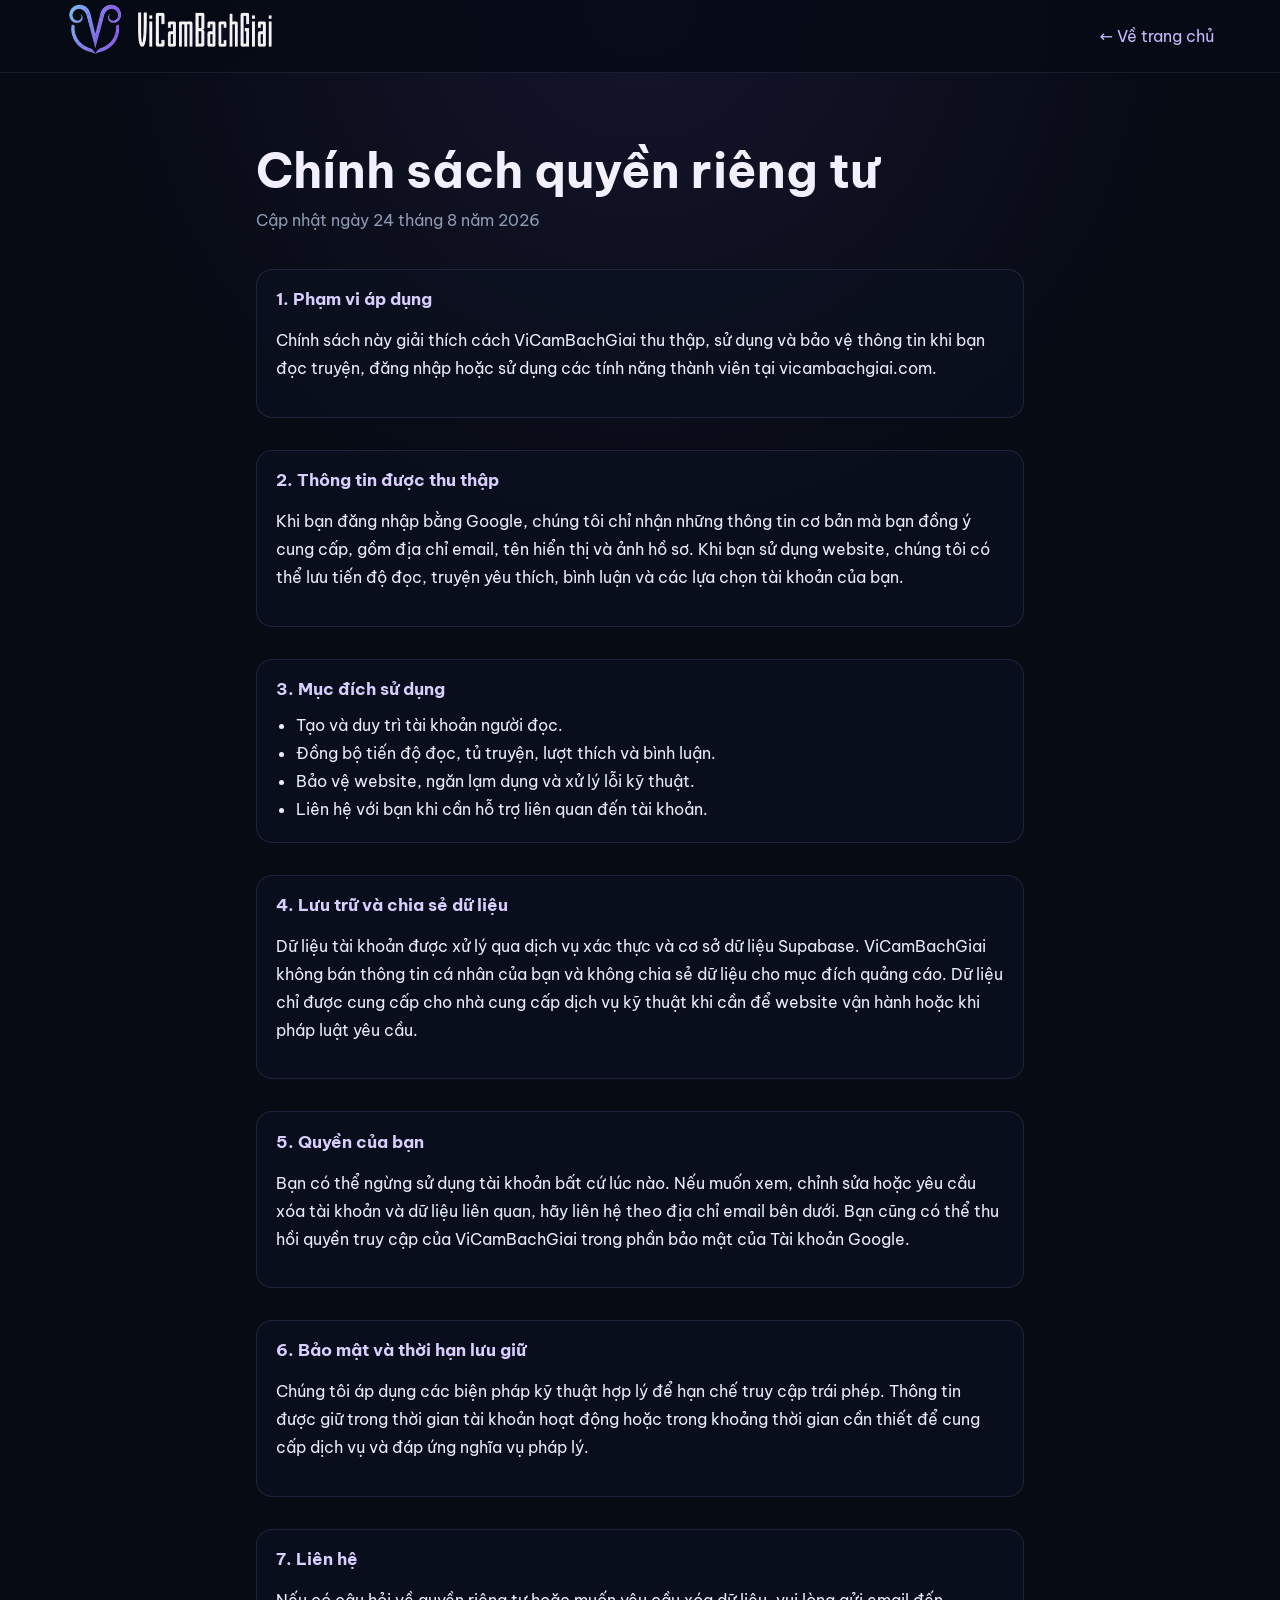
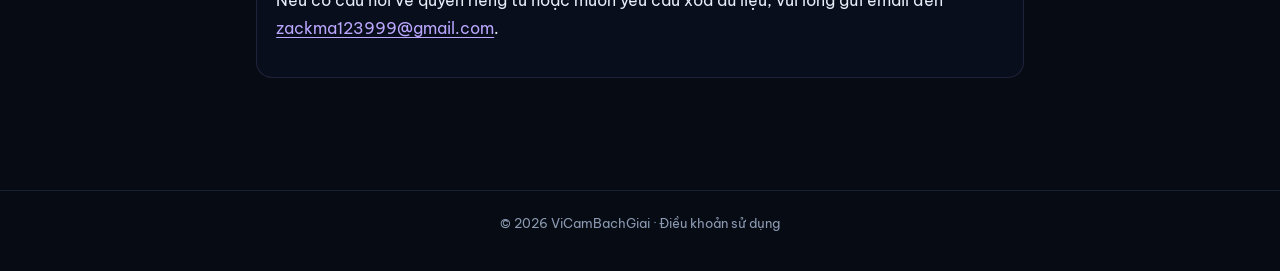
==== privacy.html @ 98223de4 "Thêm chính sách quyền riêng tư" ====
<!DOCTYPE html>
<html lang="vi">
<head>
  <meta charset="UTF-8">
  <meta name="viewport" content="width=device-width, initial-scale=1">
  <title>Chính sách quyền riêng tư — ViCamBachGiai</title>
  <meta name="description" content="Chính sách quyền riêng tư của ViCamBachGiai.">
  <link rel="canonical" href="https://vicambachgiai.com/privacy.html">
  <link rel="icon" href="brand/favicon.png" type="image/png">
  <link rel="preconnect" href="https://fonts.googleapis.com">
  <link rel="preconnect" href="https://fonts.gstatic.com" crossorigin>
  <link href="https://fonts.googleapis.com/css2?family=Be+Vietnam+Pro:wght@400;500;600;700&display=swap" rel="stylesheet">
  <link rel="stylesheet" href="styles.css?v=20260823-editor-width-fix">
  <link rel="stylesheet" href="styles/legal.css?v=20260824a">
</head>
<body class="legal-shell">
  <header class="legal-header">
    <div class="wrap">
      <a class="legal-logo" href="/" aria-label="ViCamBachGiai"><img src="brand/lockup.png" alt="ViCamBachGiai"></a>
      <a class="legal-back" href="/">← Về trang chủ</a>
    </div>
  </header>
  <main class="wrap legal-document">
    <h1>Chính sách quyền riêng tư</h1>
    <p class="legal-updated">Cập nhật ngày 24 tháng 8 năm 2026</p>

    <section>
      <h2>1. Phạm vi áp dụng</h2>
      <p>Chính sách này giải thích cách ViCamBachGiai thu thập, sử dụng và bảo vệ thông tin khi bạn đọc truyện, đăng nhập hoặc sử dụng các tính năng thành viên tại vicambachgiai.com.</p>
    </section>

    <section>
      <h2>2. Thông tin được thu thập</h2>
      <p>Khi bạn đăng nhập bằng Google, chúng tôi chỉ nhận những thông tin cơ bản mà bạn đồng ý cung cấp, gồm địa chỉ email, tên hiển thị và ảnh hồ sơ. Khi bạn sử dụng website, chúng tôi có thể lưu tiến độ đọc, truyện yêu thích, bình luận và các lựa chọn tài khoản của bạn.</p>
    </section>

    <section>
      <h2>3. Mục đích sử dụng</h2>
      <ul>
        <li>Tạo và duy trì tài khoản người đọc.</li>
        <li>Đồng bộ tiến độ đọc, tủ truyện, lượt thích và bình luận.</li>
        <li>Bảo vệ website, ngăn lạm dụng và xử lý lỗi kỹ thuật.</li>
        <li>Liên hệ với bạn khi cần hỗ trợ liên quan đến tài khoản.</li>
      </ul>
    </section>

    <section>
      <h2>4. Lưu trữ và chia sẻ dữ liệu</h2>
      <p>Dữ liệu tài khoản được xử lý qua dịch vụ xác thực và cơ sở dữ liệu Supabase. ViCamBachGiai không bán thông tin cá nhân của bạn và không chia sẻ dữ liệu cho mục đích quảng cáo. Dữ liệu chỉ được cung cấp cho nhà cung cấp dịch vụ kỹ thuật khi cần để website vận hành hoặc khi pháp luật yêu cầu.</p>
    </section>

    <section>
      <h2>5. Quyền của bạn</h2>
      <p>Bạn có thể ngừng sử dụng tài khoản bất cứ lúc nào. Nếu muốn xem, chỉnh sửa hoặc yêu cầu xóa tài khoản và dữ liệu liên quan, hãy liên hệ theo địa chỉ email bên dưới. Bạn cũng có thể thu hồi quyền truy cập của ViCamBachGiai trong phần bảo mật của Tài khoản Google.</p>
    </section>

    <section>
      <h2>6. Bảo mật và thời hạn lưu giữ</h2>
      <p>Chúng tôi áp dụng các biện pháp kỹ thuật hợp lý để hạn chế truy cập trái phép. Thông tin được giữ trong thời gian tài khoản hoạt động hoặc trong khoảng thời gian cần thiết để cung cấp dịch vụ và đáp ứng nghĩa vụ pháp lý.</p>
    </section>

    <section>
      <h2>7. Liên hệ</h2>
      <p>Nếu có câu hỏi về quyền riêng tư hoặc muốn yêu cầu xóa dữ liệu, vui lòng gửi email đến <a href="mailto:zackma123999@gmail.com">zackma123999@gmail.com</a>.</p>
    </section>
  </main>
  <footer class="legal-footer">© 2026 ViCamBachGiai · <a href="terms.html">Điều khoản sử dụng</a></footer>
</body>
</html>
---- styles.css ----
/* ViCamBachGiai — navy cinematic library */
*, *::before, *::after { box-sizing: border-box; }
html, body { margin: 0; }
html { scroll-behavior: smooth; }
body {
  font-family: "Be Vietnam Pro", "IBM Plex Sans", system-ui, sans-serif;
  background: #070b14;
  color: #e8eef8;
  min-height: 100dvh;
}
img, video, svg { max-width: 100%; height: auto; }
button, input, textarea, select { font: inherit; }
a { color: inherit; text-decoration: none; }

:root {
  --bg: #070b14;
  --bg-2: #0c1322;
  --ink: #e8eef8;
  --muted: #8b9bb3;
  --line: rgba(148, 187, 233, 0.12);
  --cyan: #9589E6;
  --cyan-2: #8174D8;
  --violet: #8174D8;
  --accent: #8174D8;
  --accent-fill: rgba(129, 116, 216, 0.40);
  --accent-fill-2: rgba(129, 116, 216, 0.28);
  --accent-line: rgba(149, 137, 230, 0.70);
  --accent-glow: 0 0 16px rgba(129, 116, 216, 0.22);
  --danger: #f07167;
  --serif: "Cormorant Garamond", "Fraunces", Georgia, serif;
  --read: "Source Serif 4", Georgia, serif;
}

.card-grid {
  display: grid;
  grid-template-columns: repeat(2, minmax(0, 1fr));
  gap: 0.9rem 0.75rem;
}
@media (min-width: 720px) {
  .card-grid { grid-template-columns: repeat(3, minmax(0, 1fr)); gap: 1.25rem 1rem; }
}
@media (min-width: 1100px) {
  .card-grid { grid-template-columns: repeat(4, minmax(0, 1fr)); }
}
.table-wrapper { overflow-x: auto; -webkit-overflow-scrolling: touch; }

.site-header {
  position: sticky; top: 0; z-index: 40;
  background: rgba(7, 11, 20, 0.88);
  backdrop-filter: blur(16px);
  border-bottom: 1px solid var(--line);
}
.site-header.is-searching { z-index: 47; }
.header-inner {
  width: 100%; max-width: 1180px; margin: 0 auto;
  min-height: 56px; padding: 0.4rem 0.7rem;
  display: flex; align-items: center; gap: 0.45rem;
}
.brand { display: flex; align-items: center; gap: 0.55rem; flex-shrink: 0; }
.brand-mark-img { width: 38px; height: auto; display: block; }
.brand-word-img { height: 26px; width: auto; display: block; }
@media (min-width: 720px) {
  .brand-mark-img { width: 42px; }
  .brand-word-img { height: 30px; }
}
.nav-links { display: none; gap: 1.15rem; font-size: 0.92rem; color: var(--muted); }
.nav-links a.on, .nav-links a:hover { color: var(--ink); }
@media (min-width: 860px) { .nav-links { display: flex; } }
.head-search {
  margin-left: auto;
  display: flex;
  align-items: center;
  gap: 0.15rem;
  color: var(--muted);
  min-width: 40px;
  position: relative;
}
.head-search .search-ico { display: none; }
.head-search input {
  display: none;
  border: 0; background: transparent; color: var(--ink);
  width: 100%; outline: none; min-width: 0;
}
.search-toggle { flex-shrink: 0; }
.search-toggle svg {
  width: 25px;
  height: 25px;
  display: block;
  fill: none;
  stroke: currentColor;
  stroke-width: 2.2;
  stroke-linecap: round;
  stroke-linejoin: round;
}
.head-search.is-open {
  position: absolute;
  left: 0.6rem; right: 0.6rem; top: 8px;
  z-index: 46;
  background: #0b1220;
  border: 1px solid var(--line);
  border-radius: 12px;
  padding: 0.2rem 0.45rem 0.2rem 0.15rem;
}
.head-search.is-open input { display: block; }
.btn-login {
  border: 1px solid rgba(148,187,233,0.28);
  min-height: 36px;
  padding: 0 0.7rem;
  flex-shrink: 0;
  font-size: 0.82rem;
}
.menu-btn { margin-left: 0; flex-shrink: 0; }
@media (min-width: 640px) {
  .search-toggle { display: none; }
  .head-search {
    background: #0b1220;
    border: 1px solid var(--line);
    border-radius: 10px;
    padding: 0.3rem 0.7rem;
    min-width: 160px;
    max-width: 260px;
    width: 28vw;
    position: static;
  }
  .head-search .search-ico { display: inline; }
  .head-search input { display: block; }
  .head-search.is-open { position: static; }
  .btn-login { min-height: 38px; padding: 0 0.85rem; font-size: 0.88rem; }
}
@media (min-width: 860px) {
  .nav-links { display: flex; }
  .menu-btn { display: none; }
  .head-search { min-width: 200px; max-width: 280px; }
}

.icon-btn {
  width: 40px; height: 40px;
  display: inline-flex; align-items: center; justify-content: center;
  border: 0; background: transparent; color: var(--ink);
  border-radius: 999px; cursor: pointer;
}
.icon-btn:hover { background: rgba(255,255,255,0.06); }
.avatar-chip {
  width: 32px; height: 32px; border-radius: 999px;
  display: grid; place-items: center;
  background: #1a2440; color: var(--cyan);
  font-size: 0.78rem; font-weight: 600;
}

/* Fan banner — active card center, others flare both sides */
.hero.stack-hero {
  --hero-tone: #7c5cbf;
  position: relative;
  overflow: hidden;
  isolation: isolate;
  background:
    radial-gradient(58% 70% at 50% 42%, color-mix(in srgb, var(--hero-tone) 22%, transparent), transparent 72%),
    radial-gradient(80% 90% at 50% 0%, rgba(92, 70, 160, 0.16), transparent 62%),
    #070b14;
  height: clamp(23.5rem, 78vw, 28.2rem);
  perspective: 1400px;
}
@media (min-width: 720px) {
  .hero.stack-hero { height: 30.5rem; }
}
@media (orientation: landscape) and (max-height: 520px) {
  .hero.stack-hero { height: 19.2rem; }
}
.stack-stage {
  position: relative;
  height: 100%;
  max-width: 1180px;
  margin: 0 auto;
  transform-style: preserve-3d;
}
.stack-card {
  --d: 0;
  --abs: 8;
  position: absolute;
  left: 50%;
  top: 48%;
  width: min(54vw, 196px);
  height: min(72%, 21.6rem);
  border-radius: 18px;
  overflow: hidden;
  transform-origin: 50% 118%;
  transform:
    translate(-50%, -50%)
    translateX(calc(var(--d) * 3.15rem))
    rotate(calc(var(--d) * 11deg))
    scale(calc(0.86 - var(--abs) * 0.045));
  opacity: 0;
  pointer-events: none;
  border: 1px solid rgba(255,255,255,0.08);
  box-shadow: 0 14px 28px rgba(0,0,0,0.42);
  transition:
    transform 620ms cubic-bezier(0.22, 0.78, 0.2, 1),
    opacity 420ms ease,
    filter 420ms ease,
    box-shadow 420ms ease,
    width 420ms ease,
    height 420ms ease;
  will-change: transform, opacity;
  background: #10131c;
  filter: saturate(0.88) brightness(0.78);
}
.stack-card[data-d="-2"],
.stack-card[data-d="-1"],
.stack-card[data-d="0"],
.stack-card[data-d="1"],
.stack-card[data-d="2"] { opacity: 1; }
.stack-card[data-d="-3"],
.stack-card[data-d="3"] { opacity: 0.18; }
.stack-card .stack-cover {
  position: absolute;
  inset: 0;
  width: 100%;
  height: 100%;
  object-fit: cover;
  object-position: center 22%;
}
.stack-shade {
  position: absolute;
  inset: 0;
  background:
    linear-gradient(180deg, rgba(6,8,16,0.08) 18%, rgba(6,8,16,0.18) 42%, rgba(6,8,16,0.78) 78%, rgba(6,8,16,0.94) 100%);
  pointer-events: none;
}
.stack-body {
  position: absolute;
  left: 0; right: 0; bottom: 0;
  padding: 0.85rem 0.9rem 1rem;
  z-index: 2;
  color: #f4f1ff;
}
.stack-badge {
  display: none;
  width: fit-content;
  margin: 0 0 0.55rem;
  padding: 0.18rem 0.5rem;
  border-radius: 6px;
  background: color-mix(in srgb, var(--tone, #7c5cbf) 72%, #2a1d4a);
  color: #efeaff;
  font-size: 0.58rem;
  letter-spacing: 0.08em;
  text-transform: uppercase;
  font-weight: 700;
}
.stack-chips {
  display: none;
  flex-wrap: wrap;
  gap: 0.3rem;
  margin: 0.45rem 0 0.4rem;
}
.stack-chips span {
  font-size: 0.64rem;
  letter-spacing: 0.01em;
  padding: 0.16rem 0.5rem;
  border-radius: 999px;
  border: 1px solid rgba(255,255,255,0.2);
  background: rgba(10,12,22,0.38);
}
.stack-title {
  font-family: var(--serif);
  font-size: clamp(1.02rem, 4.4vw, 1.42rem);
  line-height: 1.05;
  margin: 0;
  font-weight: 600;
  letter-spacing: 0.01em;
}
.stack-syn {
  margin: 0;
  color: #d8d3e8;
  font-size: 0.74rem;
  line-height: 1.45;
  display: none;
}
.stack-actions {
  display: none;
  gap: 0.4rem;
  margin-top: 0.7rem;
}
.stack-actions .btn { min-height: 34px; padding: 0 0.75rem; font-size: 0.76rem; }
.stack-card.is-active {
  pointer-events: auto;
  width: min(64vw, 236px);
  height: min(78%, 23.8rem);
  opacity: 1;
  filter: none;
  transform: translate(-50%, -50%) rotate(0deg) scale(1);
  border-color: color-mix(in srgb, var(--tone, #a892ff) 55%, #fff 12%);
  box-shadow:
    0 0 0 1px color-mix(in srgb, var(--tone, #a892ff) 35%, transparent),
    0 18px 40px rgba(0,0,0,0.5),
    0 0 28px color-mix(in srgb, var(--tone, #7c5cbf) 28%, transparent);
}
.stack-card.is-active .stack-badge,
.stack-card.is-active .stack-chips,
.stack-card.is-active .stack-actions { display: flex; }
.stack-card.is-active .stack-syn {
  display: -webkit-box;
  -webkit-line-clamp: 3;
  -webkit-box-orient: vertical;
  overflow: hidden;
  margin-top: 0.35rem;
}
.stack-card:not(.is-active) .stack-badge,
.stack-card:not(.is-active) .stack-syn,
.stack-card:not(.is-active) .stack-actions,
.stack-card:not(.is-active) .stack-chips { display: none; }
.stack-card:not(.is-active) .stack-title {
  position: absolute;
  left: 0.7rem;
  right: 0.7rem;
  bottom: 0.85rem;
  font-size: 0.86rem;
  line-height: 1.15;
  text-shadow: 0 8px 18px rgba(0,0,0,0.55);
}
.stack-arrow {
  position: absolute;
  top: 50%;
  z-index: 50;
  width: 40px;
  height: 40px;
  margin-top: -20px;
  border-radius: 999px;
  border: 1px solid rgba(168,146,255,0.42);
  background: rgba(10,12,20,0.62);
  color: #efeaff;
  font-size: 1.35rem;
  line-height: 1;
  cursor: pointer;
}
.stack-prev { left: 0.45rem; }
.stack-next { right: 0.45rem; }
.stack-arrow:hover { border-color: rgba(168,146,255,0.72); }
.hero.stack-hero .hero-nav {
  position: absolute;
  left: 0; right: 0; bottom: 0.55rem;
  z-index: 30;
  display: flex;
  justify-content: center;
}
.hero-dots {
  display: flex; gap: 0.3rem; align-items: center; flex-wrap: wrap; justify-content: center; max-width: 80%;
}
.hero-dots button {
  width: 6px; height: 6px; border-radius: 99px; border: 0;
  background: rgba(255,255,255,0.28); padding: 0; cursor: pointer;
}
.hero-dots button.on { background: rgba(149,137,230,0.92); width: 18px; box-shadow: var(--accent-glow); }
.hero-count { display: none; }
@media (min-width: 720px) {
  .stack-card { width: 188px; height: 23.4rem; }
  .stack-card.is-active { width: 248px; height: 26rem; }
  .stack-card {
    transform:
      translate(-50%, -50%)
      translateX(calc(var(--d) * 4.35rem))
      rotate(calc(var(--d) * 12deg))
      scale(calc(0.88 - var(--abs) * 0.04));
  }
  .stack-card.is-active { transform: translate(-50%, -50%) rotate(0) scale(1); }
  .stack-title { font-size: 1.72rem; }
  .stack-syn { font-size: 0.82rem; }
  .stack-prev { left: max(0.6rem, calc(50% - 430px)); }
  .stack-next { right: max(0.6rem, calc(50% - 430px)); }
}
@media (prefers-reduced-motion: reduce) {
  .stack-card { transition: none !important; }
}

.btn {
  display: inline-flex; align-items: center; justify-content: center;
  min-height: 42px; padding: 0 1.05rem;
  border-radius: 999px; border: 1px solid transparent;
  text-decoration: none; cursor: pointer; background: transparent; color: var(--ink);
  font-size: 0.88rem;
}
.btn-primary, .btn-cyan {
  background: linear-gradient(180deg, rgba(149, 137, 230, 0.42), rgba(129, 116, 216, 0.32));
  border: 1px solid var(--accent-line);
  color: #EDE9FE;
  font-weight: 600;
  box-shadow: var(--accent-glow), inset 0 1px 0 rgba(255,255,255,0.10);
  backdrop-filter: blur(10px);
}
.btn-ghost { border-color: rgba(148,187,233,0.22); background: rgba(8,14,28,0.35); }
.auth-error { color: #f0b2a8; min-height: 1.2em; margin: 0.4rem 0 0.8rem; font-size: 0.88rem; }
.auth-page .auth-back {
  display:inline-flex;
  align-items:center;
  gap:.35rem;
  min-height:42px;
  margin:0 0 1.15rem;
  padding:0 .85rem;
  border:1px solid rgba(168,154,230,.28);
  border-radius:999px;
  background:rgba(18,16,36,.42);
  color:#d9d3f2;
  font:600 .86rem/1 "Be Vietnam Pro",sans-serif;
  cursor:pointer;
}
.auth-page .auth-back:active{transform:translateY(1px)}
.demo-logins { display: flex; flex-direction: column; gap: 0.45rem; margin-top: 1rem; }
.demo-logins button { width: 100%; }
.btn-danger { border-color: color-mix(in srgb, var(--danger) 50%, transparent); color: #f0b2a8; }
.btn[disabled] { opacity: 0.45; cursor: not-allowed; }

.wrap { width: 100%; max-width: 1180px; margin: 0 auto; padding: 0 1rem; }
.section { padding: 1.6rem 0 0.4rem; }
.section h2, .explore-row h2 {
  font-family: var(--serif); font-weight: 500; font-size: clamp(1.7rem, 4vw, 2.3rem); margin: 0;
}
.kicker {
  font-size: 0.72rem; letter-spacing: 0.18em; text-transform: uppercase;
  color: var(--cyan); margin: 0 0 0.25rem;
}
.explore-head { padding-top: 1.4rem; }
.explore-row {
  display: flex; flex-wrap: wrap; gap: 0.8rem 1rem;
  align-items: center; justify-content: space-between;
}
.sort-pills { display: flex; flex-wrap: wrap; gap: 0.45rem; }
.sort-pills a {
  border: 1px solid var(--line); border-radius: 999px;
  padding: 0.45rem 0.85rem; color: var(--muted); font-size: 0.84rem;
}
.sort-pills a.on {
  border-color: var(--accent-line);
  color: #EDE9FE;
  background: var(--accent-fill);
  box-shadow: var(--accent-glow);
}

.rails { display: flex; flex-direction: column; gap: 1.1rem; padding: 1rem 1rem 2rem; }
.rail-panel {
  border: 1px solid var(--line);
  border-radius: 18px;
  background: linear-gradient(180deg, rgba(16,28,48,0.65), rgba(8,14,26,0.9));
  padding: 1rem 0.85rem 0.85rem;
}
.rail-head, .rail-foot {
  display: flex; align-items: center; gap: 0.7rem;
  padding: 0 0.35rem 0.7rem;
}
.rail-head h2 {
  font-family: "Be Vietnam Pro", sans-serif;
  font-size: 1.15rem; font-weight: 600; margin: 0;
  display: flex; align-items: center; gap: 0.45rem;
}
.rail-head .count { margin-left: auto; color: var(--muted); font-size: 0.8rem; }
.live-dot {
  width: 8px; height: 8px; border-radius: 99px; display: inline-block;
  background: rgba(149,137,230,0.95); box-shadow: 0 0 10px rgba(129,116,216,0.35);
}
.tone-violet .live-dot { background: var(--violet); box-shadow: 0 0 10px var(--violet); }
.rail {
  display: grid;
  grid-auto-flow: column;
  grid-auto-columns: minmax(300px, 78%);
  gap: 0.85rem;
  overflow-x: auto;
  scroll-snap-type: x mandatory;
  padding-bottom: 0.4rem;
  -webkit-overflow-scrolling: touch;
}
@media (min-width: 800px) {
  .rail { grid-auto-columns: minmax(460px, 48%); }
}
.rail::-webkit-scrollbar { height: 0; }
.rail-foot { color: var(--muted); font-size: 0.75rem; letter-spacing: 0.04em; }
.rail-foot [data-num] { margin-left: auto; font-variant-numeric: tabular-nums; }
.rail-track {
  flex: 1; height: 3px; background: rgba(255,255,255,0.08); border-radius: 99px; overflow: hidden;
}
.rail-track span { display: block; height: 100%; width: 22%; background: var(--cyan); }
.rail-foot em { margin-left: auto; font-style: normal; letter-spacing: 0.12em; text-transform: uppercase; }

.wide-card {
  --tone: #7c5cbf;
  position: relative;
  scroll-snap-align: start;
  display: grid;
  grid-template-columns: minmax(7.6rem, 36%) minmax(0, 1fr);
  gap: 0.65rem 0.75rem;
  align-items: stretch;
  min-width: 0;
  padding: 0.65rem 0.7rem 0.7rem;
  border-radius: 16px;
  background:
    radial-gradient(90% 80% at 8% 12%, color-mix(in srgb, var(--tone) 16%, transparent), transparent 58%),
    linear-gradient(180deg, rgba(14, 16, 32, 0.94), rgba(8, 10, 20, 0.97));
  border: 1px solid color-mix(in srgb, var(--tone) 18%, rgba(148,187,233,0.08));
}
@media (min-width: 720px) {
  .wide-card { grid-template-columns: minmax(9.6rem, 32%) minmax(0, 1fr); padding: 0.75rem; }
}
.wide-heart {
  position: absolute;
  top: 0.45rem;
  right: 0.45rem;
  z-index: 3;
  width: 1.7rem;
  height: 1.7rem;
  padding: 0;
  border: 1px solid rgba(168,154,230,0.28);
  border-radius: 999px;
  background: rgba(10,12,22,0.55);
  color: #c9c0e8;
  font-size: 0.82rem;
  line-height: 1;
  cursor: pointer;
}
.wide-heart[aria-pressed="true"] {
  color: #f0b4d2;
  border-color: rgba(224,138,184,0.55);
  background: rgba(56, 22, 42, 0.55);
  box-shadow: 0 0 10px rgba(224,138,184,0.22);
}
.wide-cover { min-width: 0; align-self: stretch; }
.wide-cover .cover-frame {
  height: 100%;
  border-radius: 10px;
  box-shadow:
    0 0 0 1px color-mix(in srgb, var(--tone) 26%, transparent),
    0 10px 20px rgba(0,0,0,0.36),
    0 0 18px color-mix(in srgb, var(--tone) 18%, transparent);
}
.wide-body {
  min-width: 0;
  display: flex;
  flex-direction: column;
  gap: 0.28rem;
}
.wide-title { padding-right: 1.55rem; }
.wide-title {
  display: flex;
  align-items: flex-start;
  gap: 0.25rem;
  min-width: 0;
  color: inherit;
}
.wide-title h3 {
  margin: 0;
  flex: 1 1 auto;
  min-width: 0;
  font-family: var(--serif);
  font-size: clamp(1.08rem, 4.2vw, 1.48rem);
  line-height: 1.12;
  font-weight: 600;
  display: -webkit-box; -webkit-line-clamp: 2; -webkit-box-orient: vertical; overflow: hidden;
}
.wide-title em {
  flex: 0 0 auto;
  margin-top: 0.18rem;
  color: #b7a8f0;
  font-style: normal;
  font-size: 1rem;
  line-height: 1;
}
.wide-body .by {
  margin: 0;
  color: #b7a8f0;
  font-size: clamp(0.76rem, 2.1vw, 0.88rem);
  white-space: nowrap;
  overflow: hidden;
  text-overflow: ellipsis;
}
.pill-row { display: flex; flex-wrap: wrap; gap: 0.28rem; }
.pill {
  font-size: 0.64rem; padding: 0.16rem 0.52rem; border-radius: 999px;
  background: linear-gradient(180deg, rgba(149, 137, 230, 0.42), rgba(129, 116, 216, 0.32));
  border: 1px solid var(--accent-line);
  color: #EDE9FE;
  max-width: 100%;
  overflow: hidden;
  text-overflow: ellipsis;
  white-space: nowrap;
}
.pill-more {
  background: rgba(129, 116, 216, 0.18);
  border: 1px solid var(--accent-line);
  color: #EDE9FE;
  max-width: none;
}
.wide-stats {
  display: flex; align-items: center; flex-wrap: wrap;
  gap: 0.28rem 0;
  color: var(--muted); font-size: 0.72rem;
  overflow: visible;
}
.wide-stats span {
  display: inline-flex; align-items: center; gap: 0.22rem;
  white-space: nowrap;
  padding: 0 0.42rem 0 0;
  margin-right: 0.42rem;
  border-right: 1px solid rgba(168,154,230,0.18);
}
.wide-stats span:last-child { border-right: 0; margin-right: 0; padding-right: 0; }
.stat-eye {
  display: inline-block; width: 0.92em; height: 0.92em; flex: 0 0 auto;
  background: currentColor;
  -webkit-mask: url("data:image/svg+xml,%3Csvg xmlns='http://www.w3.org/2000/svg' viewBox='0 0 24 24'%3E%3Cpath fill='black' d='M12 5c5.2 0 9.3 3.4 10.7 7-1.4 3.6-5.5 7-10.7 7S2.7 15.6 1.3 12C2.7 8.4 6.8 5 12 5zm0 2.2A4.8 4.8 0 1 0 16.8 12 4.8 4.8 0 0 0 12 7.2zm0 2A2.8 2.8 0 1 1 9.2 12 2.8 2.8 0 0 1 12 9.2z'/%3E%3C/svg%3E") center / contain no-repeat;
  mask: url("data:image/svg+xml,%3Csvg xmlns='http://www.w3.org/2000/svg' viewBox='0 0 24 24'%3E%3Cpath fill='black' d='M12 5c5.2 0 9.3 3.4 10.7 7-1.4 3.6-5.5 7-10.7 7S2.7 15.6 1.3 12C2.7 8.4 6.8 5 12 5zm0 2.2A4.8 4.8 0 1 0 16.8 12 4.8 4.8 0 0 0 12 7.2zm0 2A2.8 2.8 0 1 1 9.2 12 2.8 2.8 0 0 1 12 9.2z'/%3E%3C/svg%3E") center / contain no-repeat;
}
.metric-eye { display: inline-flex; align-items: center; gap: 0.28rem; }
.wide-latest {
  display: grid;
  grid-template-columns: minmax(0, 1fr) auto;
  grid-template-areas:
    "lab go"
    "name go";
  column-gap: 0.4rem;
  margin-top: auto;
  padding: 0.38rem 0.5rem 0.4rem;
  border-radius: 10px;
  border: 1px solid color-mix(in srgb, var(--tone) 24%, transparent);
  background: rgba(10, 12, 24, 0.42);
  color: inherit;
  font-size: 0.72rem;
  min-width: 0;
}
.wide-latest span {
  grid-area: lab;
  display: inline-flex;
  align-items: center;
  gap: 0.32rem;
  color: var(--muted);
  white-space: nowrap;
}
.wide-latest i {
  width: 6px; height: 6px; border-radius: 99px;
  background: color-mix(in srgb, var(--tone) 85%, #fff);
  box-shadow: 0 0 8px color-mix(in srgb, var(--tone) 55%, transparent);
}
.wide-latest b {
  grid-area: name;
  color: var(--ink); font-weight: 500;
  min-width: 0;
  overflow: hidden; text-overflow: ellipsis; white-space: nowrap;
}
.wide-latest em {
  grid-area: go;
  align-self: center;
  color: #b7a8f0;
  font-style: normal;
}

.cover-frame {
  position: relative; aspect-ratio: 2 / 3; overflow: hidden;
  background: #121826; border-radius: 6px;
}
.cover-frame img {
  position: absolute; inset: 0; width: 100%; height: 100%;
  object-fit: cover; object-position: center 18%; display: block;
}
.story-card { display: flex; flex-direction: column; min-width: 0; color: inherit; }
.story-card .meta { padding: 0.55rem 0.05rem 0; }
.story-card h3 { margin: 0; font-size: 0.95rem; font-weight: 600; line-height: 1.25; }
.story-card .by, .story-card .sub { color: var(--muted); font-size: 0.78rem; }
.badge { display: inline-flex; font-size: 0.68rem; letter-spacing: 0.04em; text-transform: uppercase; color: var(--cyan); }

.motif-row { display: flex; flex-wrap: wrap; gap: 0.45rem; padding-bottom: 1.4rem; }
.motif-row a {
  border: 1px solid var(--line); border-radius: 999px; padding: 0.4rem 0.75rem; color: var(--muted);
}
.site-footer {
  border-top: 1px solid var(--line); padding: 2.2rem 0 3rem; color: var(--muted); font-size: 0.84rem;
  text-align: center;
}
.site-footer .brand {
  margin: 0 auto 0.55rem;
  justify-content: center;
}


.story-page { padding: 0.85rem 0 5.6rem; }
.story-top { display: block; }
.story-hero {
  display: grid;
  grid-template-columns: minmax(7.4rem, 34%) minmax(0, 1fr);
  gap: clamp(0.7rem, 2.4vw, 1.35rem);
  align-items: stretch;
}
@media (min-width: 720px) {
  .story-hero { grid-template-columns: minmax(10.5rem, 30%) minmax(0, 1fr); }
}
@media (min-width: 1024px) {
  .story-hero { grid-template-columns: minmax(12.5rem, 26%) minmax(0, 1fr); }
}
.story-cover {
  width: 100%;
  min-width: 0;
  align-self: stretch;
}
.story-cover .cover-frame {
  width: 100%;
  height: auto;
  border-radius: 10px;
  box-shadow: 0 12px 30px rgba(0,0,0,0.38);
}
.story-cover .cover-frame img {
  object-fit: cover;
  object-position: center 18%;
}
.story-info {
  min-width: 0;
  display: flex;
  flex-direction: column;
  justify-content: space-between;
  gap: 0.55rem;
}
.story-copy { min-width: 0; }
.story-info .badge {
  display: block;
  margin: 0;
  font-size: clamp(0.62rem, 1.6vw, 0.74rem);
  letter-spacing: 0.12em;
  color: #b7a8f0;
}
.story-info h1 {
  font-family: var(--serif);
  font-size: clamp(1.22rem, 4.2vw, 2.15rem);
  line-height: 1.12;
  margin: 0.18rem 0 0.28rem;
  font-weight: 600;
}
.story-info .by {
  margin: 0 0 0.45rem;
  color: var(--muted);
  font-size: clamp(0.78rem, 2.1vw, 0.95rem);
}
.story-info .by span { color: #b7a8f0; }
.story-info .tags {
  display: flex;
  flex-wrap: wrap;
  gap: 0.32rem;
}
.chip {
  display: inline-flex;
  align-items: center;
  max-width: 100%;
  padding: 0.18rem 0.58rem;
  border: 1px solid rgba(168, 154, 230, 0.28);
  border-radius: 999px;
  color: #d5d0ea;
  font-size: clamp(0.64rem, 1.8vw, 0.76rem);
  letter-spacing: 0.01em;
  background: rgba(18, 16, 36, 0.45);
}
.chip-more { color: var(--muted); }
.story-metrics {
  display: grid;
  grid-template-columns: repeat(4, minmax(0, 1fr));
  gap: 0;
  margin: 0;
  border: 1px solid rgba(168, 154, 230, 0.22);
  border-radius: 12px;
  background: rgba(12, 14, 28, 0.55);
  overflow: hidden;
}
.metric {
  display: flex;
  flex-direction: column;
  align-items: center;
  justify-content: center;
  gap: 0.08rem;
  padding: 0.48rem 0.15rem 0.42rem;
  text-align: center;
  border-left: 1px solid rgba(168, 154, 230, 0.14);
}
.metric:first-child { border-left: 0; }
.metric-ico {
  font-size: 0.78rem;
  line-height: 1;
  color: #c4b8f0;
}
.metric-ico.heart { color: #e08ab8; }
.metric b {
  font-size: clamp(0.82rem, 2.2vw, 1rem);
  font-weight: 650;
  color: #f0ecff;
  line-height: 1.1;
}
.metric small {
  color: var(--muted);
  font-size: clamp(0.56rem, 1.5vw, 0.68rem);
}
.story-acts {
  display: grid;
  grid-template-columns: 1.18fr 1fr 1fr;
  gap: 0.42rem;
}
.story-acts .btn {
  min-width: 0;
  min-height: clamp(36px, 8vw, 44px);
  padding: 0 0.4rem;
  font-size: clamp(0.7rem, 2vw, 0.84rem);
  white-space: nowrap;
  overflow: hidden;
  text-overflow: ellipsis;
  border-radius: 10px;
}
.story-acts .btn-cyan {
  box-shadow: 0 0 0 1px rgba(149, 137, 230, 0.35), 0 8px 18px rgba(88, 70, 170, 0.28);
}
.story-tabs {
  display: flex;
  gap: 0;
  margin: 0.35rem 0 0.85rem;
  border-bottom: 1px solid var(--line);
}
.story-tabs a {
  flex: 1;
  text-align: center;
  padding: 0.7rem 0.2rem 0.55rem;
  color: var(--muted);
  font-weight: 600;
  font-size: 0.84rem;
  border-bottom: 2px solid transparent;
  margin-bottom: -1px;
}
.story-tabs a.on { color: #EDE9FE; border-bottom-color: rgba(149,137,230,0.85); }
.intro-sheet, .toc-box, .rate-box, .same-author {
  padding: 0.15rem 0 0.2rem;
}
.intro-card, .info-card {
  position: relative;
  width: 100%;
  margin: 0 0 0.85rem;
  padding: clamp(1rem, 3vw, 1.45rem) clamp(0.95rem, 2.8vw, 1.4rem) 1.05rem;
  border: 1px solid rgba(168, 154, 230, 0.22);
  border-radius: 16px;
  background:
    radial-gradient(120% 90% at 100% 8%, rgba(129, 116, 216, 0.10), transparent 46%),
    linear-gradient(180deg, rgba(16, 18, 34, 0.92), rgba(10, 12, 24, 0.96));
  overflow: hidden;
}
.intro-card::after, .info-card::after {
  content: "";
  position: absolute;
  inset: auto -6% -18% auto;
  width: min(46%, 220px);
  aspect-ratio: 1;
  pointer-events: none;
  opacity: 0.16;
  background:
    radial-gradient(circle at 70% 40%, rgba(168, 146, 255, 0.55), transparent 42%),
    radial-gradient(circle at 30% 70%, rgba(129, 116, 216, 0.35), transparent 50%);
  mask-image: radial-gradient(circle at 60% 50%, #000 0 42%, transparent 74%);
}
.intro-title, .info-title {
  position: relative;
  z-index: 1;
  margin: 0 0 0.7rem;
  font-size: clamp(0.78rem, 2.1vw, 0.92rem);
  letter-spacing: 0.12em;
  text-transform: uppercase;
  color: #c4b5fd;
  font-weight: 700;
}
.intro-body {
  position: relative;
  z-index: 1;
  color: #d8deea;
  font-size: clamp(1.02rem, 2.7vw, 1.12rem);
  line-height: 1.78;
}
.intro-body.is-clamp {
  display: -webkit-box;
  -webkit-line-clamp: 10;
  -webkit-box-orient: vertical;
  overflow: hidden;
  max-height: 17.8em;
}
.intro-more, .info-more {
  position: relative;
  z-index: 1;
  display: inline-flex;
  margin-top: 0.7rem;
  padding: 0;
  border: 0;
  background: none;
  color: #c4b5fd;
  font: inherit;
  font-size: 0.86rem;
  font-weight: 650;
  cursor: pointer;
}
.info-card {
  padding-bottom: 0.95rem;
}
.info-body {
  position: relative;
  z-index: 1;
  padding: 0.15rem 0 0.15rem 0.85rem;
  border-left: 2px solid rgba(149, 137, 230, 0.55);
}
.info-body p {
  margin: 0 0 0.42rem;
  color: #d8deea;
  font-size: clamp(0.92rem, 2.4vw, 1.02rem);
  line-height: 1.55;
}
.info-body p:last-child { margin-bottom: 0; }
.info-body strong { color: #f1edff; font-weight: 650; }
.info-body.is-clamp {
  max-height: 16.5rem;
  overflow: hidden;
}
.info-more {
  width: 100%;
  margin-top: 0.85rem;
  min-height: 40px;
  justify-content: center;
  border: 1px solid rgba(168, 154, 230, 0.28);
  border-radius: 10px;
  background: rgba(18, 16, 36, 0.4);
}
.same-author {
  margin-top: 1.2rem;
  padding: clamp(0.85rem, 3vw, 1.15rem);
  border: 1px solid rgba(168, 154, 230, 0.25);
  border-radius: 16px;
  background:
    radial-gradient(90% 115% at 100% 0%, rgba(129, 116, 216, 0.12), transparent 58%),
    linear-gradient(180deg, rgba(17, 20, 38, 0.92), rgba(10, 13, 26, 0.96));
  box-shadow: inset 0 1px 0 rgba(255,255,255,.025), 0 14px 32px rgba(0,0,0,.16);
  overflow: hidden;
}
.same-head {
  display: flex;
  align-items: center;
  justify-content: space-between;
  gap: 0.6rem;
  margin-bottom: 0.8rem;
}
.same-head h3 {
  display: flex;
  align-items: center;
  gap: 0.55rem;
  margin: 0;
  color: #f0edff;
  font-size: clamp(.82rem, 2.8vw, 1rem);
  font-weight: 700;
  letter-spacing: .08em;
  text-transform: uppercase;
}
.same-head h3::before {
  content: "";
  width: 1.4rem;
  height: 3px;
  flex: 0 0 auto;
  border-radius: 999px;
  background: linear-gradient(90deg, #9b70ff, #c5a9ff);
  box-shadow: 0 0 10px rgba(155,112,255,.7);
}
.same-head span { color: var(--muted); font-size: 0.78rem; }
.same-rail {
  display: grid;
  grid-auto-flow: column;
  grid-auto-columns: clamp(94px, 25vw, 116px);
  gap: 0.72rem;
  overflow-x: auto;
  padding: .12rem .1rem .28rem;
  scroll-snap-type: x proximity;
  scrollbar-width: none;
  overscroll-behavior-inline: contain;
  -webkit-overflow-scrolling: touch;
}
.same-rail::-webkit-scrollbar { display: none; }
.same-card {
  min-width: 0;
  padding: .34rem .34rem .45rem;
  color: inherit;
  border: 1px solid rgba(168,154,230,.2);
  border-radius: 11px;
  background: linear-gradient(180deg, rgba(20,23,42,.86), rgba(12,15,29,.92));
  box-shadow: 0 8px 20px rgba(0,0,0,.2);
  scroll-snap-align: start;
  transition: border-color .2s ease, transform .2s ease, box-shadow .2s ease;
}
.same-card:active {
  transform: translateY(-2px);
  border-color: rgba(183,160,255,.55);
  box-shadow: 0 10px 24px rgba(42,30,95,.28), 0 0 0 1px rgba(155,112,255,.12);
}
.same-card .cover-frame {
  width: 100%;
  aspect-ratio: 2/3;
  overflow: hidden;
  border-radius: 8px;
  background: #0b0e19;
}
.same-card .cover-frame img { width: 100%; height: 100%; object-fit: cover; }
.same-card b {
  display: block;
  min-height: 2.5em;
  margin-top: 0.42rem;
  overflow: hidden;
  color: #f0f1f8;
  font-size: 0.72rem;
  line-height: 1.25;
  font-weight: 600;
  display: -webkit-box;
  -webkit-line-clamp: 2;
  -webkit-box-orient: vertical;
}
.same-card small {
  display: block;
  margin-top: 0.18rem;
  overflow: hidden;
  color: var(--muted);
  font-size: 0.66rem;
  line-height: 1.25;
  text-overflow: ellipsis;
  white-space: nowrap;
}
.same-card em {
  display: inline-flex;
  align-items: center;
  gap: .25rem;
  max-width: 100%;
  margin-top: .42rem;
  padding: .16rem .38rem;
  overflow: hidden;
  border: 1px solid rgba(168,154,230,.25);
  border-radius: 999px;
  color: #aaa7bd;
  font-size: .56rem;
  font-style: normal;
  line-height: 1;
  text-overflow: ellipsis;
  white-space: nowrap;
}
.same-card em::before {
  content: "";
  width: 5px;
  height: 5px;
  flex: 0 0 auto;
  border-radius: 50%;
  background: #9b70ff;
  box-shadow: 0 0 7px rgba(155,112,255,.7);
}
.recommended-stories { margin-top: 1rem; }
.toc-box, .rate-box {
  border-top: 1px solid var(--line);
  padding-top: 0.85rem;
}
.toc-head { display: flex; flex-wrap: wrap; gap: 0.45rem; align-items: center; margin-bottom: 0.7rem; }
.toc-head input {
  flex: 1; min-width: 140px; background: #0b1220; color: var(--ink);
  border: 1px solid var(--line); border-radius: 8px; padding: 0.5rem 0.65rem;
}
.toc-groups { display: flex; flex-wrap: wrap; gap: 0.35rem; margin-bottom: 0.6rem; }
.toc-groups a {
  border: 1px solid var(--line); border-radius: 999px; padding: 0.28rem 0.6rem;
  font-size: 0.78rem; color: var(--muted);
}
.toc-groups a.on { border-color: var(--cyan); color: var(--cyan); }
.story-dock {
  position: fixed; left: 0; right: 0; bottom: 0; z-index: 35;
  display: grid; grid-template-columns: 1fr auto; gap: 0.5rem; align-items: center;
  padding: 0.55rem 0.8rem calc(0.55rem + env(safe-area-inset-bottom));
  background: rgba(7,11,20,0.92); backdrop-filter: blur(12px);
  border-top: 1px solid var(--line);
}
.dock-read { min-height: 46px; border-radius: 10px; }
.dock-fav {
  min-height: 46px;
  min-width: 92px;
  padding: 0 0.85rem;
  border-radius: 10px;
}

.stat-row { display: flex; flex-wrap: wrap; gap: 0.9rem 1.2rem; color: var(--muted); font-size: 0.86rem; margin: 0.8rem 0; }
.action-row { display: flex; flex-wrap: wrap; gap: 0.5rem; }

.chapter-toolbar { display: flex; flex-wrap: wrap; gap: 0.5rem; align-items: center; margin: 0.6rem 0 0.8rem; }
.chapter-list { list-style: none; padding: 0; margin: 0; }
.chapter-list li { border-top: 1px solid var(--line); }
.chapter-list a, .chapter-list .row {
  display: grid; grid-template-columns: 3.2rem 1fr auto; gap: 0.6rem;
  padding: 0.72rem 0.1rem; color: inherit; align-items: baseline;
}
.chapter-list .num { color: var(--muted); font-variant-numeric: tabular-nums; }
.chapter-list .read { color: var(--muted); }
.pager { display: flex; gap: 0.5rem; justify-content: center; padding: 1rem 0 2rem; }

/* Premium eBook reader */
.reader-page {
  --rbg: #111318;
  --rink: #e8e4dc;
  --rmuted: #9a9488;
  --rline: rgba(255,255,255,0.1);
  --rpanel: #1a1d24;
  --rchip: rgba(255,255,255,0.08);
  --raccent: #c4b5a0;
  background: var(--rbg);
  color: var(--rink);
  min-height: 100dvh;
}
.reader-page[data-theme="light"] {
  --rbg: #f7f4ee;
  --rink: #1c1a16;
  --rmuted: #6b655c;
  --rline: rgba(28,26,22,0.1);
  --rpanel: #ffffff;
  --rchip: rgba(28,26,22,0.06);
  --raccent: #3d3a34;
}
.reader-page[data-theme="sepia"] {
  --rbg: #f3ead8;
  --rink: #3a2c18;
  --rmuted: #7a684c;
  --rline: rgba(90,68,36,0.14);
  --rpanel: #f8f1e2;
  --rchip: rgba(90,68,36,0.08);
  --raccent: #6b4f2a;
}
.reader-page[data-font="sans"] { --read: "Be Vietnam Pro", system-ui, sans-serif; }
.reader-page[data-font="serif"], .reader-page { --read: "Source Serif 4", "Cormorant Garamond", Georgia, serif; }
.reader-chrome {
  position: fixed;
  left: 0; right: 0;
  z-index: 60;
  display: flex;
  align-items: center;
  gap: 0.35rem;
  background: color-mix(in srgb, var(--rpanel) 88%, transparent);
  color: var(--rink);
  border-color: var(--rline);
  backdrop-filter: blur(10px);
  -webkit-backdrop-filter: blur(10px);
  transition: opacity 0.22s ease, transform 0.22s ease;
}
.reader-top {
  top: 0;
  padding: calc(0.4rem + env(safe-area-inset-top, 0px)) 0.7rem 0.55rem;
  min-height: 3.1rem;
}
.reader-bot {
  bottom: 0;
  left: 50%;
  right: auto;
  width: min(92vw, 420px);
  transform: translateX(-50%);
  margin-bottom: calc(0.7rem + env(safe-area-inset-bottom, 0px));
  border: 1px solid var(--rline);
  border-radius: 999px;
  padding: 0.28rem 0.4rem;
  justify-content: space-between;
  box-shadow: 0 10px 28px rgba(0,0,0,0.12);
}
.reader-page.is-immersed .reader-top { opacity: 0; pointer-events: none; transform: translateY(-10px); }
.reader-page.is-immersed .reader-bot { opacity: 0; pointer-events: none; transform: translate(-50%, 12px); }
.r-ico {
  width: 36px; height: 36px;
  border: 0; background: transparent; color: inherit;
  font-size: 1.05rem; cursor: pointer;
  display: grid; place-items: center;
  text-decoration: none;
  flex: 0 0 auto;
}
.r-head-copy { flex: 1; min-width: 0; text-align: center; }
.r-story { font-size: 0.92rem; font-weight: 600; white-space: nowrap; overflow: hidden; text-overflow: ellipsis; }
.r-sub { font-size: 0.72rem; color: var(--rmuted); margin-top: 0.05rem; white-space: nowrap; overflow: hidden; text-overflow: ellipsis; }
.r-progress {
  position: absolute; left: 0.85rem; right: 3.2rem; bottom: 0.28rem;
  height: 2px; background: var(--rline); border-radius: 99px; overflow: hidden;
}
.r-progress span { display: block; height: 100%; width: 0; background: var(--raccent); }
.r-pct { position: absolute; right: 0.7rem; bottom: 0.08rem; font-size: 0.62rem; color: var(--rmuted); }
.reader-body {
  max-width: 40rem;
  margin: 0 auto;
  padding: 3.4rem 1.25rem 7.2rem;
  font-family: var(--read);
  font-size: var(--rsize, 1.12rem);
  line-height: 1.85;
}
.reader-body, .reader-body * { color: inherit; }
.reader-body h2 {
  font-family: "Cormorant Garamond", var(--serif);
  font-weight: 500;
  font-size: clamp(1.55rem, 5.6vw, 2.15rem);
  text-align: center;
  margin: 0.4rem 0 0.35rem;
  line-height: 1.2;
}
.r-orn {
  width: 7.5rem; height: 10px; margin: 0.15rem auto 1.4rem;
  background:
    linear-gradient(90deg, transparent, var(--rline) 18%, var(--rline) 82%, transparent),
    radial-gradient(circle at 50% 50%, var(--raccent) 0 1.5px, transparent 1.8px);
  background-size: 100% 1px, 10px 10px;
  background-repeat: no-repeat, no-repeat;
  background-position: center, center;
  opacity: 0.7;
}
.reader-body p.r-p {
  position: relative;
  margin: 0 0 1.15em;
  padding-right: 1.4rem;
  text-align: justify;
  text-justify: inter-word;
  hyphens: auto;
}
.p-bubble {
  position: absolute;
  right: -0.15rem; top: 0.15rem;
  width: 1.15rem; min-height: 1.15rem;
  border: 0; background: transparent;
  color: var(--rmuted);
  font-size: 0.62rem;
  opacity: 0;
  cursor: pointer;
}
.p-bubble.has, .r-p:hover .p-bubble { opacity: 0.7; }
.p-bubble.has::before { content: "💬 "; font-size: 0.62rem; }
.p-menu {
  position: absolute;
  z-index: 40;
  display: flex; gap: 0.25rem;
  background: var(--rpanel);
  border: 1px solid var(--rline);
  border-radius: 999px;
  padding: 0.2rem;
  box-shadow: 0 8px 20px rgba(0,0,0,0.12);
}
.p-menu button, .quote-pop button {
  border: 0; background: transparent; color: var(--rink);
  font-size: 0.75rem; padding: 0.28rem 0.55rem; cursor: pointer;
}
.quote-pop { position: absolute; }
.r-engage {
  display: grid;
  grid-template-columns: 1fr 1fr 1fr;
  gap: 0;
  margin: 1.6rem 0 0.4rem;
  border: 1px solid var(--rline);
  border-radius: 16px;
  overflow: hidden;
  background: color-mix(in srgb, var(--rpanel) 70%, transparent);
}
.r-engage button {
  border: 0; border-right: 1px solid var(--rline);
  background: transparent; color: var(--rink);
  padding: 0.75rem 0.35rem;
  font-size: 0.72rem;
  cursor: pointer;
}
.r-engage button:last-child { border-right: 0; }
.r-engage span { display: block; font-size: 0.95rem; margin-bottom: 0.1rem; }
.r-engage b { display: block; font-weight: 500; }
.r-engage em { display: block; color: var(--rmuted); font-style: normal; margin-top: 0.12rem; }
.r-engage .on { color: var(--raccent); }
.r-nav {
  flex: 1;
  color: inherit;
  text-decoration: none;
  font-size: 0.78rem;
  padding: 0.55rem 0.4rem;
  white-space: nowrap;
}
.r-nav-r { text-align: right; }
.r-nav.is-off { opacity: 0.28; pointer-events: none; }
.r-toc {
  width: 46px; height: 46px;
  border: 0;
  border-radius: 50%;
  background: var(--raccent);
  color: var(--rbg);
  margin: 0 0.15rem;
  cursor: pointer;
  display: grid; place-items: center;
  flex: 0 0 auto;
}
.r-toc span, .r-toc span::before, .r-toc span::after {
  display: block; width: 14px; height: 1.5px; background: currentColor; position: relative;
}
.r-toc span::before, .r-toc span::after {
  content: ""; position: absolute; left: 0;
}
.r-toc span::before { top: -5px; }
.r-toc span::after { top: 5px; }
.r-hint {
  text-align: center;
  color: var(--rmuted);
  font-size: 0.72rem;
  margin: 0 1rem 5.5rem;
}
.reader-page .drawer {
  background: var(--rpanel);
  color: var(--rink);
  border-color: var(--rline);
}
.reader-page .drawer.sheet {
  left: 0.7rem; right: 0.7rem; bottom: calc(0.7rem + env(safe-area-inset-bottom, 0px));
  max-height: 42dvh;
  border-radius: 18px;
  border: 1px solid var(--rline);
  overflow: auto;
}
.reader-page .drawer.side {
  top: auto; bottom: 0; left: 0; right: 0;
  height: min(72dvh, 560px);
  width: 100%;
  border-radius: 18px 18px 0 0;
  overflow: auto;
}
.aa-pad { padding: 0.85rem 1rem 1.05rem; }
.aa-pad .set-lab { margin: 0.55rem 0 0.3rem; color: var(--rmuted); font-size: 0.72rem; }
.aa-row { display: flex; gap: 0.4rem; }
.aa-chip {
  flex: 1;
  min-height: 36px;
  border: 1px solid var(--rline);
  background: var(--rchip);
  color: inherit;
  border-radius: 999px;
  cursor: pointer;
  font-size: 0.82rem;
}
.aa-chip.on { background: color-mix(in srgb, var(--raccent) 22%, var(--rpanel)); border-color: color-mix(in srgb, var(--raccent) 40%, var(--rline)); }
.toc-pad { max-height: inherit; }
.toc-pad .chapter-list a.on { color: var(--raccent); }
.reader-page .quote-ref { border-left-color: var(--raccent); color: var(--rmuted); }
.reader-page .comment { border-top-color: var(--rline); }
.reader-page .empty { color: var(--rmuted); }
@media (min-width: 720px) {
  .reader-body { padding-top: 4rem; font-size: var(--rsize, 1.18rem); }
}

.drawer-bg { position: fixed; inset: 0; background: rgba(0,0,0,0.45); z-index: 50; }
.drawer { position: fixed; z-index: 51; background: #0c1322; color: var(--ink); border-top: 1px solid var(--line); }
.drawer.bottom { left: 0; right: 0; bottom: 0; max-height: 82dvh; border-radius: 16px 16px 0 0; overflow: auto; }
.drawer.side { top: 0; right: 0; bottom: 0; width: min(420px, 100%); overflow: auto; }
.drawer-pad { padding: 1rem 1rem 1.4rem; }
.drawer-head {
  display: flex; align-items: center; gap: 0.25rem;
  margin: -0.25rem 0 0.65rem -0.35rem;
}
.drawer-head h3 { margin: 0; font-size: 1.1rem; }
.comment { padding: 0.85rem 0; border-top: 1px solid var(--line); }
.quote-ref {
  font-size: 0.86rem; color: var(--muted);
  border-left: 2px solid var(--cyan); padding-left: 0.6rem; margin-bottom: 0.4rem;
}

.field { display: flex; flex-direction: column; gap: 0.3rem; margin-bottom: 0.8rem; }
.field label { font-size: 0.78rem; color: var(--muted); }
.field input, .field textarea, .field select {
  width: 100%; background: #0b1220; color: var(--ink);
  border: 1px solid var(--line); border-radius: 8px; padding: 0.65rem 0.75rem;
}
.field textarea { min-height: 7rem; resize: vertical; }
.field textarea[name="description"] { min-height: 14rem; }

.toast-wrap {
  position: fixed; left: 50%; bottom: 1.2rem; transform: translateX(-50%);
  z-index: 80; display: flex; flex-direction: column; gap: 0.4rem; width: min(92vw, 360px);
}
.toast {
  background: #121a2c; border: 1px solid var(--line); color: var(--ink);
  padding: 0.7rem 0.9rem; border-radius: 10px; font-size: 0.88rem;
}

.search-panel {
  position: absolute; right: 1rem; top: 60px; width: min(92vw, 360px);
  background: #0c1322; border: 1px solid var(--line); border-radius: 10px;
  padding: 0.6rem; z-index: 45;
}
.search-hit { display: flex; gap: 0.6rem; padding: 0.45rem; border-radius: 8px; }
.search-hit:hover { background: rgba(255,255,255,0.04); }
.search-hit img { width: 36px; height: 54px; object-fit: cover; border-radius: 2px; }

.admin-shell { display: grid; gap: 1rem; padding: 1rem 0 3rem; min-width: 0; }
.admin-shell > * { min-width: 0; max-width: 100%; }
.admin-shell form { min-width: 0; max-width: 100%; }
@media (min-width: 860px) { .admin-shell { grid-template-columns: 200px 1fr; } }
.admin-nav a { display: block; padding: 0.45rem 0; color: var(--muted); font-size: 0.9rem; }
.admin-nav a.on, .admin-nav a:hover { color: var(--ink); }
.kpi { background: #0c1322; border: 1px solid var(--line); border-radius: 12px; padding: 0.9rem 1rem; }
.kpi b { display: block; font-family: var(--serif); font-size: 1.5rem; font-weight: 500; }
.editor-shell {
  border: 1px solid var(--line);
  border-radius: 12px;
  overflow: hidden;
  isolation: isolate;
  background: #0b1220;
  margin: 0 0 0.7rem;
}
.editor-toolbar {
  display: flex; flex-wrap: wrap; gap: 0.28rem;
  width: 100%;
  max-width: 100%;
  min-width: 0;
  box-sizing: border-box;
  padding: 0.45rem;
  margin: 0.4rem 0 0.45rem;
  border: 1px solid var(--line);
  border-radius: 12px;
  background: #0e1628;
  position: relative;
  z-index: 1;
}
.editor-toolbar button {
  min-width: 36px; min-height: 36px; padding: 0 0.45rem;
  border: 1px solid var(--line);
  background: #0b1220; color: var(--ink); border-radius: 6px; cursor: pointer;
  font-size: 0.78rem; font-weight: 600;
}
.editor-toolbar button:hover { border-color: var(--accent-line); }
.editor-area {
  min-height: 280px;
  max-height: min(68dvh, 620px);
  overflow: auto;
  -webkit-overflow-scrolling: touch;
  background: #0b1220;
  color: #e8eef8;
  padding: 0.95rem 1rem 1.4rem;
  outline: none;
  line-height: 1.7;
  contain: none;
}
.editor-area:empty:before {
  content: attr(data-placeholder);
  color: var(--muted);
}
.editor-area, .editor-area * {
  color: #e8eef8 !important;
  background: transparent !important;
}
.editor-area a { color: #c4b5fd !important; text-decoration: underline; }
.editor-area p { margin: 0 0 var(--ed-gap, 0.9em); }
.editor-area > :first-child { margin-top: 0 !important; }
.editor-area h2, .editor-area h3 { font-family: var(--serif); font-weight: 500; margin: 1em 0 0.5em; }
.editor-area img { max-width: 100%; height: auto; border-radius: 6px; }
.editor-area blockquote {
  margin: 0.8rem 0; padding-left: 0.8rem;
  border-left: 2px solid var(--accent-line);
}
@media (max-width: 640px) {
  .editor-toolbar {
    display: flex;
    flex-wrap: nowrap;
    overflow-x: auto;
    overflow-y: hidden;
    overscroll-behavior-x: contain;
    -webkit-overflow-scrolling: touch;
    scrollbar-width: none;
  }
  .editor-toolbar::-webkit-scrollbar { display: none; }
  .editor-toolbar button { flex: 0 0 44px; min-width: 44px; min-height: 44px; }
  .editor-area {
    min-height: 360px;
    max-height: none;
    overflow: hidden;
  }
}
.editor-hint { color: var(--muted); font-size: 0.78rem; margin: 0 0 0.9rem; }
.empty { color: var(--muted); padding: 2rem 0; text-align: center; }
.stars button { background: none; border: 0; color: var(--cyan); font-size: 1.2rem; cursor: pointer; padding: 0.15rem; }
[hidden] { display: none !important; }
.mobile-menu {
  display: none;
  position: fixed; inset: 0 0 auto 0; top: 64px;
  background: #0a1020; border-bottom: 1px solid var(--line);
  padding: 0.8rem 1rem 1.1rem; z-index: 39;
  flex-direction: column; gap: 0.85rem;
}
.mobile-menu.is-open { display: flex; }
.mobile-menu a { font-size: 1.02rem; color: var(--ink); }
.sr-only {
  position: absolute; width: 1px; height: 1px; padding: 0; margin: -1px; overflow: hidden; clip: rect(0,0,0,0); border: 0;
}

.lower-wrap { display: flex; flex-direction: column; gap: 1rem; padding: 0.4rem 1rem 2rem; }
.panel {
  border: 1px solid var(--line);
  border-radius: 18px;
  background: linear-gradient(180deg, rgba(14,24,44,0.82), rgba(7,12,24,0.94));
  padding: 1.15rem 1rem 1.2rem;
}
.panel h2 {
  font-family: "Be Vietnam Pro", sans-serif;
  font-size: clamp(1.25rem, 4.4vw, 1.7rem);
  font-weight: 650; margin: 0.15rem 0 0.35rem; line-height: 1.25;
}
.lead { color: var(--muted); margin: 0 0 0.9rem; font-size: 0.88rem; }
.live {
  color: var(--cyan); letter-spacing: 0.14em; font-size: 0.68rem; margin-left: 0.35rem;
}
.rank-list { display: flex; flex-direction: column; gap: 0.55rem; }
.rank-row {
  display: grid; grid-template-columns: 2.1rem 52px 1fr auto;
  gap: 0.65rem; align-items: center;
  border: 1px solid var(--line); border-radius: 12px;
  padding: 0.55rem 0.65rem; background: rgba(6,12,24,0.45);
}
.rank-n { font-weight: 700; color: var(--cyan); font-variant-numeric: tabular-nums; }
.rank-cover { width: 52px; }
.rank-cover .cover-frame { border-radius: 6px; }
.rank-meta { min-width: 0; }
.rank-meta b { display: block; font-size: 0.95rem; }
.rank-meta small { color: var(--muted); font-size: 0.74rem; }
.rank-bar {
  display: block; height: 4px; border-radius: 99px; margin-top: 0.35rem;
  background: rgba(255,255,255,0.08); overflow: hidden;
}
.rank-bar > i {
  display: block; height: 100%;
  background: linear-gradient(90deg, rgba(149,137,230,0.85), rgba(129,116,216,0.55));
}
.rank-score { text-align: right; color: var(--cyan); }
.rank-score em { display: block; font-style: normal; font-size: 1.15rem; font-weight: 700; }
.rank-score small { display: block; color: var(--muted); font-size: 0.68rem; }
@media (max-width: 520px) {
  .rank-row { grid-template-columns: 1.6rem 44px 1fr; }
  .rank-score { display: none; }
}
.signal-grid { display: grid; gap: 0.75rem; }
@media (min-width: 860px) { .signal-grid { grid-template-columns: 1fr 1fr; } }
.inner-card {
  border: 1px solid var(--line); border-radius: 14px;
  padding: 0.8rem; background: rgba(6,12,24,0.4);
}
.tl { display: flex; flex-direction: column; gap: 0.7rem; }
.tl-item {
  display: grid; grid-template-columns: 1fr auto; gap: 0.15rem 0.6rem;
  padding-left: 0.85rem; border-left: 2px solid rgba(129,116,216,0.38);
}
.tl-item small { grid-column: 1; color: var(--cyan); font-size: 0.68rem; letter-spacing: 0.08em; text-transform: uppercase; }
.tl-item b { grid-column: 1; }
.tl-item span { grid-column: 1; color: var(--muted); font-size: 0.8rem; }
.tl-item em { grid-column: 2; grid-row: 1 / span 3; color: var(--muted); font-style: normal; font-size: 0.75rem; align-self: start; }
.note-card { border: 1px solid var(--line); border-radius: 12px; padding: 0.65rem 0.7rem; margin-bottom: 0.5rem; }
.note-top { display: flex; align-items: center; gap: 0.45rem; margin-bottom: 0.25rem; }
.note-top time { margin-left: auto; color: var(--muted); font-size: 0.72rem; }
.note-card p { margin: 0.2rem 0 0.35rem; }
.note-card a { color: var(--cyan); font-size: 0.78rem; }
.note-form { display: flex; gap: 0.4rem; margin-top: 0.55rem; }
.note-form input {
  flex: 1; min-width: 0; background: #0b1220; color: var(--ink);
  border: 1px solid var(--line); border-radius: 8px; padding: 0.55rem 0.7rem;
}
.mood-grid {
  display: grid; grid-template-columns: 1fr 1fr; gap: 0.5rem; margin-bottom: 0.9rem;
}
@media (min-width: 720px) { .mood-grid { grid-template-columns: 1fr 1fr 1fr; } }
.mood-btn {
  min-height: 48px; border-radius: 12px; border: 1px solid var(--line);
  background: rgba(6,12,24,0.4); color: var(--ink); cursor: pointer;
}
.mood-btn.on { border-color: #818cf8; background: linear-gradient(180deg, rgba(91,70,180,0.28), rgba(8,14,28,0.5)); }
.btn-grad {
  background: linear-gradient(180deg, rgba(149, 137, 230, 0.42), rgba(129, 116, 216, 0.32));
  border: 1px solid var(--accent-line);
  color: #EDE9FE; font-weight: 600; display: inline-flex;
  box-shadow: var(--accent-glow);
}
.quote-grid { display: grid; gap: 1rem; align-items: center; }
@media (min-width: 800px) { .quote-grid { grid-template-columns: 1fr 160px; } }
.quote-grid blockquote {
  font-family: var(--serif); font-size: 1.25rem; margin: 0.4rem 0 0.6rem; line-height: 1.4;
}
.orb {
  width: 140px; height: 140px; margin: 0 auto;
  border-radius: 999px;
  background: radial-gradient(circle at 50% 50%, rgba(129,116,216,0.42) 0 28%, transparent 30%),
    repeating-radial-gradient(circle, transparent 0 18px, rgba(149,137,230,0.22) 18px 19px);
  box-shadow: 0 0 28px rgba(129,116,216,0.16);
}
.poll-grid { display: grid; gap: 0.5rem; margin: 0.8rem 0 1rem; }
@media (min-width: 800px) { .poll-grid { grid-template-columns: 1fr 1fr 1fr; } }
.poll-opt {
  display: grid; grid-template-columns: auto 1fr auto; gap: 0.35rem 0.5rem; align-items: center;
  border: 1px solid var(--line); border-radius: 12px; padding: 0.65rem 0.7rem;
}
.poll-opt .rank-bar { grid-column: 1 / -1; }
.foot-card {
  display: flex; flex-direction: column; align-items: center; text-align: center;
  border: 1px solid var(--line); border-radius: 18px;
  padding: 1.6rem 1rem 1.4rem; text-align: center;
  background: linear-gradient(180deg, rgba(14,24,44,0.7), rgba(7,12,24,0.95));
}
.foot-desc { max-width: 36rem; margin: 0.7rem auto 1rem; color: var(--muted); }
.foot-acts { display: flex; flex-wrap: wrap; gap: 0.5rem; justify-content: center; }
.foot-social { color: var(--muted); }
.foot-social a { color: var(--muted); }
.foot-copy { color: #6b7a90; font-size: 0.74rem; margin-top: 1rem; }

.social-strip {
  display: flex; justify-content: center; align-items: center;
  gap: 0.7rem; padding: 0.85rem 0 0.15rem;
}
.social-ico {
  width: 40px; height: 40px;
  display: inline-flex; align-items: center; justify-content: center;
  border-radius: 999px;
  border: 1px solid rgba(148,187,233,0.18);
  background: rgba(8,14,28,0.45);
  color: #d7def0;
}
.social-ico svg { width: 18px; height: 18px; display: block; }
.social-ico:hover {
  border-color: var(--accent-line);
  color: #EDE9FE;
  box-shadow: var(--accent-glow);
}

.sig-wrap { padding: 0.4rem 0 2.2rem; }
.sig-board {
  border: 1px solid rgba(168,154,230,0.22);
  border-radius: 18px;
  background:
    radial-gradient(90% 70% at 0% 0%, rgba(129,116,216,0.12), transparent 52%),
    linear-gradient(180deg, rgba(14,16,32,0.96), rgba(8,10,20,0.98));
  padding: 1rem 0.9rem 1.05rem;
}
.sig-head { display: flex; align-items: flex-start; justify-content: space-between; gap: 0.8rem; }
.sig-brand { display: flex; gap: 0.7rem; align-items: flex-start; min-width: 0; }
.sig-mark {
  width: 2.4rem; height: 2.4rem; flex: 0 0 auto;
  display: grid; place-items: center;
  border-radius: 999px;
  background: linear-gradient(180deg, rgba(149,137,230,0.46), rgba(129,116,216,0.32));
  border: 1px solid var(--accent-line);
}
.sig-brand h2 {
  margin: 0;
  font-size: clamp(1.05rem, 3.6vw, 1.28rem);
  letter-spacing: 0.04em;
  text-transform: uppercase;
  display: flex; align-items: center; gap: 0.35rem;
}
.sig-brand h2 i {
  width: 1.1rem; height: 0.7rem;
  background: linear-gradient(90deg, transparent, #c4b5fd, transparent);
  clip-path: polygon(0 50%, 18% 20%, 36% 70%, 54% 10%, 72% 80%, 90% 30%, 100% 50%, 100% 60%, 90% 40%, 72% 90%, 54% 20%, 36% 80%, 18% 30%, 0 60%);
}
.sig-brand p { margin: 0.2rem 0 0; color: var(--muted); font-size: 0.82rem; }
.sig-count {
  margin: 0.75rem 0 0.85rem;
  color: #d8deea;
  font-size: 0.86rem;
  display: flex; flex-wrap: wrap; align-items: center; gap: 0.35rem;
}
.sig-tools {
  display: flex; flex-wrap: wrap; gap: 0.5rem;
  align-items: center; justify-content: space-between;
  margin-bottom: 0.75rem;
}
.sig-tabs { display: flex; flex-wrap: wrap; gap: 0.4rem; }
.sig-tab {
  border: 1px solid var(--line);
  background: rgba(8,14,28,0.4);
  color: var(--muted);
  border-radius: 999px;
  min-height: 34px;
  padding: 0 0.75rem;
  font-size: 0.78rem;
  cursor: pointer;
}
.sig-tab.on {
  color: #EDE9FE;
  border-color: var(--accent-line);
  background: var(--accent-fill);
}
.sig-filter select {
  min-height: 34px;
  border-radius: 999px;
  border: 1px solid var(--line);
  background: rgba(8,14,28,0.4);
  color: var(--ink);
  padding: 0 0.8rem;
  font-size: 0.78rem;
}
.sig-list { display: flex; flex-direction: column; gap: 0.7rem; }
.sig-card, .sig-reply {
  display: grid;
  grid-template-columns: 2.4rem minmax(0, 1fr);
  gap: 0.65rem;
  padding: 0.8rem 0.75rem;
  border: 1px solid rgba(168,154,230,0.16);
  border-radius: 14px;
  background: rgba(10,12,24,0.45);
}
.sig-card.is-hidden, .sig-reply.is-more { display: none; }
.sig-ava {
  width: 2.4rem; height: 2.4rem;
  border-radius: 999px;
  display: grid; place-items: center;
  background: rgba(129,116,216,0.28);
  color: #EDE9FE;
  font-weight: 700;
  overflow: hidden;
}
.sig-ava.sm { width: 1.85rem; height: 1.85rem; font-size: 0.78rem; }
.sig-ava img { width: 100%; height: 100%; object-fit: cover; display: block; }
.sig-meta {
  display: flex; flex-wrap: wrap; align-items: center; gap: 0.3rem 0.4rem;
  margin-bottom: 0.35rem;
}
.sig-meta b { font-size: 0.92rem; }
.sig-meta time { color: var(--muted); font-size: 0.74rem; }
.sig-badge {
  font-size: 0.62rem;
  padding: 0.08rem 0.38rem;
  border-radius: 999px;
  background: rgba(129,116,216,0.32);
  color: #EDE9FE;
}
.sig-badge.staff {
  background: linear-gradient(180deg, rgba(149,137,230,0.5), rgba(129,116,216,0.34));
  border: 1px solid var(--accent-line);
}
.sig-hot {
  margin-left: auto;
  font-size: 0.68rem;
  color: #c4b5fd;
}
.sig-quote {
  margin: 0 0 0.5rem;
  padding: 0.55rem 0.7rem;
  border: 1px solid rgba(168,154,230,0.22);
  border-radius: 10px;
  background: rgba(18,16,36,0.4);
  color: #cfd3e4;
  font-size: 0.84rem;
}
.sig-quote p { margin: 0 0 0.3rem; }
.sig-quote cite { display: block; text-align: right; font-style: normal; color: #b7a8f0; font-size: 0.74rem; }
.sig-text { margin: 0 0 0.35rem; line-height: 1.55; color: #e8eef8; }
.sig-loc { display: inline-block; color: #c4b5fd; font-size: 0.8rem; margin-bottom: 0.45rem; }
.sig-acts { display: flex; flex-wrap: wrap; align-items: center; gap: 0.35rem; }
.sig-chip, .sig-act {
  border: 1px solid rgba(168,154,230,0.2);
  background: rgba(8,14,28,0.35);
  color: var(--muted);
  border-radius: 999px;
  min-height: 30px;
  padding: 0 0.6rem;
  font-size: 0.74rem;
  cursor: pointer;
}
.sig-chip.on { color: #f0b4d2; border-color: rgba(224,138,184,0.45); }
.sig-reply {
  margin-top: 0.55rem;
  grid-template-columns: 1.85rem minmax(0, 1fr);
  background: rgba(8,10,20,0.55);
}
.sig-to { margin: 0 0 0.2rem; color: #b7a8f0; font-size: 0.76rem; }
.sig-more, .sig-more-replies {
  display: block;
  width: 100%;
  margin: 0.75rem 0 0;
  border: 0;
  background: none;
  color: #c4b5fd;
  font: inherit;
  font-weight: 650;
  cursor: pointer;
}
.sig-more {
  border: 1px solid var(--accent-line);
  border-radius: 999px;
  min-height: 40px;
  background: rgba(129,116,216,0.16);
}
.sig-compose {
  display: grid;
  grid-template-columns: 2.2rem minmax(0, 1fr) auto;
  gap: 0.5rem;
  align-items: center;
  margin-top: 0.95rem;
  padding: 0.65rem;
  border: 1px solid rgba(168,154,230,0.18);
  border-radius: 14px;
}
.sig-fake {
  min-width: 0;
  min-height: 40px;
  text-align: left;
  border: 1px solid var(--line);
  border-radius: 999px;
  background: rgba(8,14,28,0.4);
  color: var(--muted);
  padding: 0 0.9rem;
  overflow: hidden;
  text-overflow: ellipsis;
  white-space: nowrap;
  cursor: pointer;
}
.sig-login { text-align: center; color: var(--muted); font-size: 0.82rem; margin: 0.7rem 0 0; }
.sig-login a { color: #c4b5fd; font-weight: 650; }
.sig-drawer { max-height: 88dvh; }
@media (max-width: 640px) {
  .sig-compose { grid-template-columns: 2.2rem 1fr; }
  .sig-compose .btn { grid-column: 1 / -1; }
}
@media (min-width: 800px) {
  .sig-board { padding: 1.2rem 1.15rem 1.2rem; }
}
---- styles/legal.css ----
.legal-shell {
  min-height: 100vh;
  background:
    radial-gradient(circle at 50% 0%, rgba(125, 88, 220, 0.12), transparent 34rem),
    var(--bg);
  color: var(--ink);
}

.legal-header {
  border-bottom: 1px solid var(--line);
  background: rgba(5, 10, 20, 0.82);
}

.legal-header .wrap {
  display: flex;
  align-items: center;
  justify-content: space-between;
  gap: 1rem;
  min-height: 4.5rem;
}

.legal-logo {
  display: inline-flex;
  align-items: center;
}

.legal-logo img {
  display: block;
  width: min(13rem, 58vw);
  height: auto;
}

.legal-back {
  color: #c9baff;
  white-space: nowrap;
}

.legal-document {
  max-width: 50rem;
  padding: clamp(2rem, 7vw, 4.5rem) 1rem 5rem;
}

.legal-document h1 {
  margin: 0 0 0.5rem;
  color: #f2efff;
  font-size: clamp(1.9rem, 7vw, 3rem);
  line-height: 1.1;
}

.legal-updated {
  margin: 0 0 2.2rem;
  color: var(--muted);
}

.legal-document section {
  margin: 0 0 2rem;
  padding: 1.15rem 1.2rem;
  border: 1px solid rgba(165, 137, 236, 0.16);
  border-radius: 1rem;
  background: rgba(12, 18, 33, 0.58);
}

.legal-document h2 {
  margin: 0 0 0.7rem;
  color: #d9ceff;
  font-size: 1.08rem;
}

.legal-document p,
.legal-document li {
  line-height: 1.75;
}

.legal-document ul {
  margin: 0.55rem 0 0;
  padding-left: 1.25rem;
}

.legal-document a {
  color: #bba7ff;
  text-decoration: underline;
  text-underline-offset: 0.2em;
}

.legal-footer {
  padding: 1.5rem 1rem 2.5rem;
  border-top: 1px solid var(--line);
  color: var(--muted);
  text-align: center;
  font-size: 0.82rem;
}
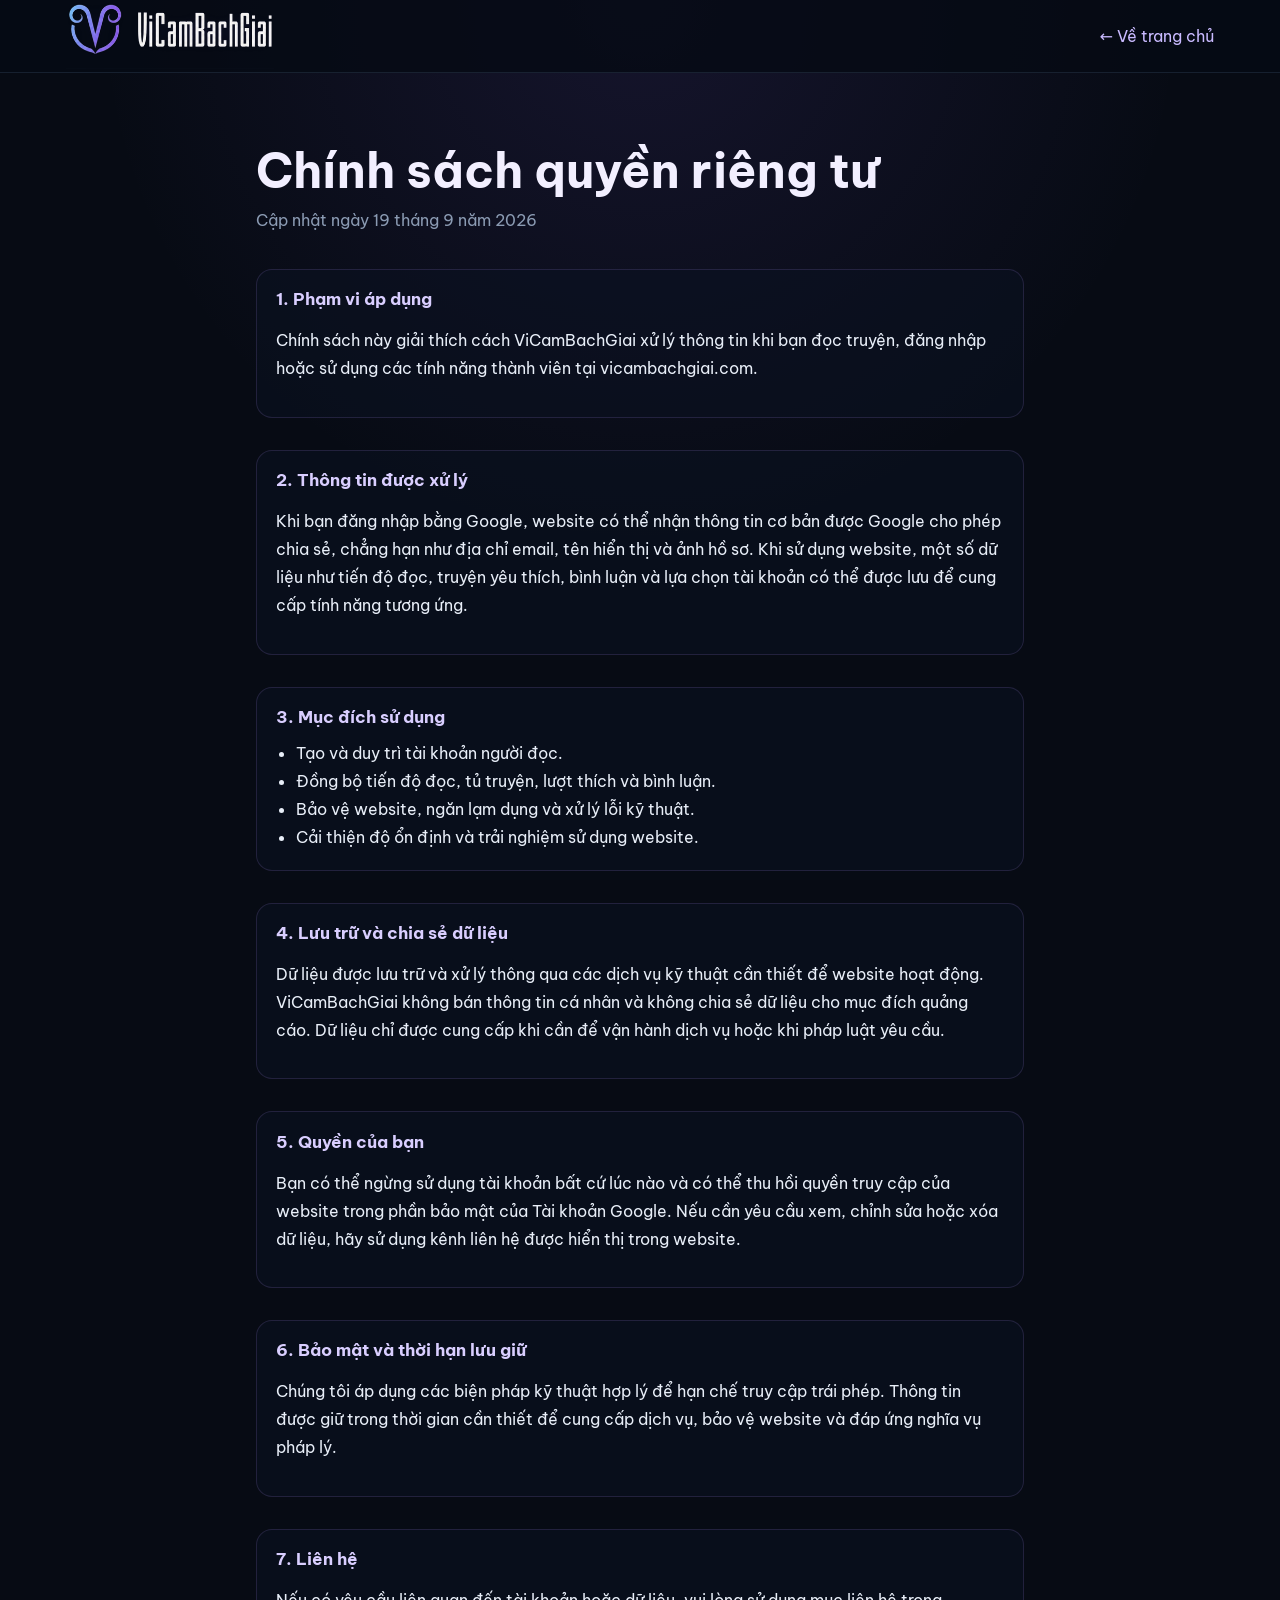
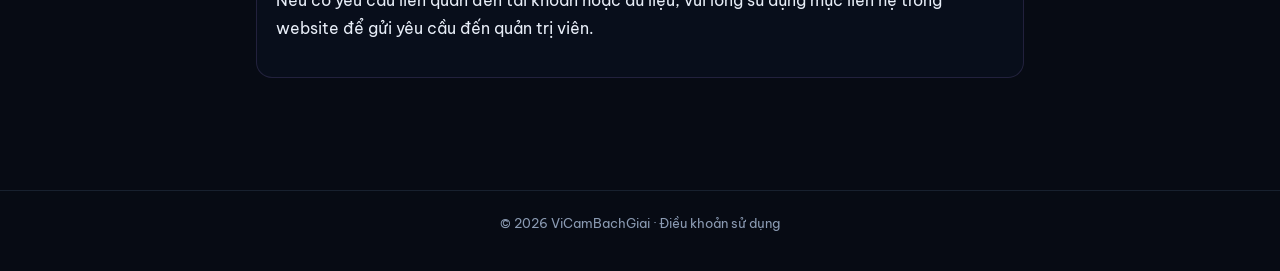
==== commit 408e90bc: "Hide private contact details from privacy page" ====
--- a/privacy.html
+++ b/privacy.html
@@ -5,13 +5,14 @@
   <meta name="viewport" content="width=device-width, initial-scale=1">
   <title>Chính sách quyền riêng tư — ViCamBachGiai</title>
   <meta name="description" content="Chính sách quyền riêng tư của ViCamBachGiai.">
-  <link rel="canonical" href="https://vicambachgiai.com/privacy.html">
+  <meta name="robots" content="noindex, follow">
+  <link rel="canonical" href="https://vicambachgiai.com/privacy">
   <link rel="icon" href="brand/favicon.png" type="image/png">
   <link rel="preconnect" href="https://fonts.googleapis.com">
   <link rel="preconnect" href="https://fonts.gstatic.com" crossorigin>
   <link href="https://fonts.googleapis.com/css2?family=Be+Vietnam+Pro:wght@400;500;600;700&display=swap" rel="stylesheet">
-  <link rel="stylesheet" href="styles.css?v=20260823-editor-width-fix">
-  <link rel="stylesheet" href="styles/legal.css?v=20260824a">
+  <link rel="stylesheet" href="styles.css?v=20260919-legal">
+  <link rel="stylesheet" href="styles/legal.css?v=20260919-legal">
 </head>
 <body class="legal-shell">
   <header class="legal-header">
@@ -22,48 +23,41 @@
   </header>
   <main class="wrap legal-document">
     <h1>Chính sách quyền riêng tư</h1>
-    <p class="legal-updated">Cập nhật ngày 24 tháng 8 năm 2026</p>
-
+    <p class="legal-updated">Cập nhật ngày 19 tháng 9 năm 2026</p>
     <section>
       <h2>1. Phạm vi áp dụng</h2>
-      <p>Chính sách này giải thích cách ViCamBachGiai thu thập, sử dụng và bảo vệ thông tin khi bạn đọc truyện, đăng nhập hoặc sử dụng các tính năng thành viên tại vicambachgiai.com.</p>
+      <p>Chính sách này giải thích cách ViCamBachGiai xử lý thông tin khi bạn đọc truyện, đăng nhập hoặc sử dụng các tính năng thành viên tại vicambachgiai.com.</p>
     </section>
-
     <section>
-      <h2>2. Thông tin được thu thập</h2>
-      <p>Khi bạn đăng nhập bằng Google, chúng tôi chỉ nhận những thông tin cơ bản mà bạn đồng ý cung cấp, gồm địa chỉ email, tên hiển thị và ảnh hồ sơ. Khi bạn sử dụng website, chúng tôi có thể lưu tiến độ đọc, truyện yêu thích, bình luận và các lựa chọn tài khoản của bạn.</p>
+      <h2>2. Thông tin được xử lý</h2>
+      <p>Khi bạn đăng nhập bằng Google, website có thể nhận thông tin cơ bản được Google cho phép chia sẻ, chẳng hạn như địa chỉ email, tên hiển thị và ảnh hồ sơ. Khi sử dụng website, một số dữ liệu như tiến độ đọc, truyện yêu thích, bình luận và lựa chọn tài khoản có thể được lưu để cung cấp tính năng tương ứng.</p>
     </section>
-
     <section>
       <h2>3. Mục đích sử dụng</h2>
       <ul>
         <li>Tạo và duy trì tài khoản người đọc.</li>
         <li>Đồng bộ tiến độ đọc, tủ truyện, lượt thích và bình luận.</li>
         <li>Bảo vệ website, ngăn lạm dụng và xử lý lỗi kỹ thuật.</li>
-        <li>Liên hệ với bạn khi cần hỗ trợ liên quan đến tài khoản.</li>
+        <li>Cải thiện độ ổn định và trải nghiệm sử dụng website.</li>
       </ul>
     </section>
-
     <section>
       <h2>4. Lưu trữ và chia sẻ dữ liệu</h2>
-      <p>Dữ liệu tài khoản được xử lý qua dịch vụ xác thực và cơ sở dữ liệu Supabase. ViCamBachGiai không bán thông tin cá nhân của bạn và không chia sẻ dữ liệu cho mục đích quảng cáo. Dữ liệu chỉ được cung cấp cho nhà cung cấp dịch vụ kỹ thuật khi cần để website vận hành hoặc khi pháp luật yêu cầu.</p>
+      <p>Dữ liệu được lưu trữ và xử lý thông qua các dịch vụ kỹ thuật cần thiết để website hoạt động. ViCamBachGiai không bán thông tin cá nhân và không chia sẻ dữ liệu cho mục đích quảng cáo. Dữ liệu chỉ được cung cấp khi cần để vận hành dịch vụ hoặc khi pháp luật yêu cầu.</p>
     </section>
-
     <section>
       <h2>5. Quyền của bạn</h2>
-      <p>Bạn có thể ngừng sử dụng tài khoản bất cứ lúc nào. Nếu muốn xem, chỉnh sửa hoặc yêu cầu xóa tài khoản và dữ liệu liên quan, hãy liên hệ theo địa chỉ email bên dưới. Bạn cũng có thể thu hồi quyền truy cập của ViCamBachGiai trong phần bảo mật của Tài khoản Google.</p>
+      <p>Bạn có thể ngừng sử dụng tài khoản bất cứ lúc nào và có thể thu hồi quyền truy cập của website trong phần bảo mật của Tài khoản Google. Nếu cần yêu cầu xem, chỉnh sửa hoặc xóa dữ liệu, hãy sử dụng kênh liên hệ được hiển thị trong website.</p>
     </section>
-
     <section>
       <h2>6. Bảo mật và thời hạn lưu giữ</h2>
-      <p>Chúng tôi áp dụng các biện pháp kỹ thuật hợp lý để hạn chế truy cập trái phép. Thông tin được giữ trong thời gian tài khoản hoạt động hoặc trong khoảng thời gian cần thiết để cung cấp dịch vụ và đáp ứng nghĩa vụ pháp lý.</p>
+      <p>Chúng tôi áp dụng các biện pháp kỹ thuật hợp lý để hạn chế truy cập trái phép. Thông tin được giữ trong thời gian cần thiết để cung cấp dịch vụ, bảo vệ website và đáp ứng nghĩa vụ pháp lý.</p>
     </section>
-
     <section>
       <h2>7. Liên hệ</h2>
-      <p>Nếu có câu hỏi về quyền riêng tư hoặc muốn yêu cầu xóa dữ liệu, vui lòng gửi email đến <a href="mailto:zackma123999@gmail.com">zackma123999@gmail.com</a>.</p>
+      <p>Nếu có yêu cầu liên quan đến tài khoản hoặc dữ liệu, vui lòng sử dụng mục liên hệ trong website để gửi yêu cầu đến quản trị viên.</p>
     </section>
   </main>
-  <footer class="legal-footer">© 2026 ViCamBachGiai · <a href="terms.html">Điều khoản sử dụng</a></footer>
+  <footer class="legal-footer">© 2026 ViCamBachGiai · <a href="terms">Điều khoản sử dụng</a></footer>
 </body>
-</html>
+</html>
--- a/styles.css
+++ b/styles.css
@@ -8,6 +8,43 @@
   color: #e8eef8;
   min-height: 100dvh;
 }
+
+/* Safe website operating modes */
+.site-readonly-banner{position:relative;z-index:1001;padding:.55rem 1rem;text-align:center;background:#7c4a03;color:#fff4cf;font-size:.85rem;font-weight:650}
+.site-ops{max-width:780px;padding:1.25rem;border:1px solid rgba(181,159,255,.25);border-radius:20px;background:rgba(14,18,34,.72)}
+.site-ops-head{display:flex;align-items:center;justify-content:space-between;gap:1rem}.site-ops-head small{color:#a78bfa;letter-spacing:.12em}.site-ops-head h2{margin:.3rem 0}
+.site-mode-pill{padding:.45rem .7rem;border-radius:999px;font-size:.75rem;font-weight:800}.site-mode-pill.is-normal{background:rgba(52,211,153,.14);color:#6ee7b7}.site-mode-pill.is-readonly{background:rgba(251,191,36,.14);color:#fcd34d}.site-mode-pill.is-maintenance{background:rgba(248,113,113,.14);color:#fca5a5}
+.site-ops-note{padding:.75rem;border-left:3px solid #8b5cf6;background:rgba(139,92,246,.08);color:#cbd5e1}.site-mode-choices{display:grid;gap:.65rem;margin:1rem 0}.site-mode-choices label{display:grid;grid-template-columns:auto 1fr;column-gap:.65rem;padding:.85rem;border:1px solid rgba(148,163,184,.2);border-radius:14px;cursor:pointer}.site-mode-choices input{grid-row:1/3}.site-mode-choices span{color:#94a3b8;font-size:.86rem}.maintenance-confirm{margin:1rem 0;padding:1rem;border:1px solid rgba(248,113,113,.35);border-radius:14px;background:rgba(127,29,29,.12)}.maintenance-confirm input{margin-top:.55rem}.site-ops-last{color:#94a3b8;font-size:.82rem}
+.site-mode-actions{display:grid;grid-template-columns:repeat(3,minmax(0,1fr));gap:.7rem;margin-top:1.2rem}.site-mode-action{min-height:58px;border:1px solid rgba(148,163,184,.28);border-radius:16px;background:rgba(15,23,42,.78);color:#e2e8f0;font:700 1rem 'Be Vietnam Pro',sans-serif;cursor:pointer}.site-mode-action.is-normal{border-color:rgba(52,211,153,.45)}.site-mode-action.is-readonly{border-color:rgba(251,191,36,.45)}.site-mode-action.is-maintenance{border-color:rgba(248,113,113,.5)}.site-mode-action.is-current{opacity:.55;cursor:default}.site-mode-action:not(:disabled):active{transform:scale(.98)}
+.maintenance-page{position:relative;min-height:100vh;display:grid;place-items:center;overflow:hidden;padding:1.25rem;background:radial-gradient(circle at 50% 25%,rgba(124,58,237,.2),transparent 34%),radial-gradient(circle at 15% 85%,rgba(56,189,248,.09),transparent 28%),#060812;color:#eef2ff}.maintenance-page:before,.maintenance-page:after{content:"";position:absolute;border-radius:999px;filter:blur(2px);pointer-events:none}.maintenance-page:before{width:260px;height:260px;top:-150px;right:-100px;border:1px solid rgba(167,139,250,.18)}.maintenance-page:after{width:210px;height:210px;bottom:-135px;left:-85px;border:1px solid rgba(56,189,248,.14)}.maintenance-card{position:relative;width:min(100%,520px);overflow:hidden;padding:3rem 2.25rem 2.5rem;text-align:center;border:1px solid rgba(196,181,253,.26);border-radius:32px;background:linear-gradient(145deg,rgba(20,22,42,.94),rgba(10,13,27,.96));box-shadow:0 32px 90px rgba(0,0,0,.5),inset 0 1px 0 rgba(255,255,255,.04)}.maintenance-card:before{content:"";position:absolute;inset:0 15% auto;height:1px;background:linear-gradient(90deg,transparent,#8b5cf6,#67e8f9,transparent)}.maintenance-emblem{display:grid;place-items:center;width:88px;height:88px;margin:0 auto 1.25rem;border:1px solid rgba(196,181,253,.32);border-radius:28px;background:rgba(139,92,246,.07);box-shadow:0 0 44px rgba(139,92,246,.18)}.maintenance-emblem img{width:58px;height:58px;object-fit:contain}.maintenance-brand{color:#b9a5ff;font-size:.82rem;font-weight:700;letter-spacing:.3em}.maintenance-status{display:inline-flex;align-items:center;gap:.5rem;margin-top:1.4rem;padding:.42rem .72rem;border:1px solid rgba(167,139,250,.18);border-radius:999px;background:rgba(139,92,246,.08);color:#c4b5fd;font-size:.72rem;font-weight:700;letter-spacing:.14em}.maintenance-status span{width:7px;height:7px;border-radius:50%;background:#a78bfa;box-shadow:0 0 12px #8b5cf6}.maintenance-card h1{margin:.85rem 0 0;font-family:Georgia,"Times New Roman",serif;font-size:clamp(2rem,7vw,3rem);line-height:1.08;letter-spacing:-.02em}.maintenance-divider{width:52px;height:1px;margin:1.4rem auto;background:linear-gradient(90deg,transparent,#a78bfa,transparent)}.maintenance-card p{max-width:390px;margin:0 auto;color:#cbd5e1;font-size:1.05rem;line-height:1.75}.maintenance-until{margin-top:.85rem!important}.maintenance-until b{color:#f8fafc}.maintenance-note{display:block;margin-top:1.5rem;color:#7f8aa5;font-size:.78rem;letter-spacing:.08em}
+@media(max-width:640px){.site-ops{padding:1rem}.site-ops-head{align-items:flex-start;flex-direction:column}.site-mode-actions{grid-template-columns:1fr}.maintenance-card{padding:2.25rem 1.3rem 2rem;border-radius:26px}.maintenance-emblem{width:78px;height:78px;border-radius:24px}.maintenance-emblem img{width:52px;height:52px}.maintenance-card p{font-size:1rem}.maintenance-brand{font-size:.75rem;letter-spacing:.25em}}
+
+/* Maintenance notice — vivid aurora edition */
+.maintenance-page{background:radial-gradient(circle at 18% 18%,rgba(94,92,255,.34),transparent 32%),radial-gradient(circle at 82% 24%,rgba(225,76,255,.25),transparent 30%),radial-gradient(circle at 50% 88%,rgba(0,210,255,.22),transparent 34%),linear-gradient(145deg,#08091b 0%,#100c28 48%,#061521 100%)}
+.maintenance-page:before{width:420px;height:420px;top:-240px;right:-170px;border:1px solid rgba(241,151,255,.28);box-shadow:0 0 90px rgba(150,68,255,.16),inset 0 0 70px rgba(80,180,255,.08)}
+.maintenance-page:after{width:340px;height:340px;bottom:-210px;left:-135px;border:1px solid rgba(75,214,255,.24);box-shadow:0 0 100px rgba(0,185,255,.14),inset 0 0 60px rgba(171,80,255,.08)}
+.maintenance-card{isolation:isolate;border-color:transparent;background:linear-gradient(145deg,rgba(26,22,59,.96),rgba(9,15,35,.96)) padding-box,linear-gradient(120deg,#786cff,#f276ff 45%,#42d9ff 78%,#786cff) border-box;box-shadow:0 36px 100px rgba(0,0,0,.58),0 0 70px rgba(129,77,255,.2),inset 0 1px 0 rgba(255,255,255,.1)}
+.maintenance-card:after{content:"";position:absolute;z-index:-1;width:250px;height:250px;top:-145px;left:50%;transform:translateX(-50%);border-radius:50%;background:radial-gradient(circle,rgba(209,98,255,.28),rgba(94,92,255,.13) 45%,transparent 70%);filter:blur(8px);pointer-events:none}
+.maintenance-card:before{inset:0 9% auto;height:2px;background:linear-gradient(90deg,transparent,#8b7bff 20%,#f978ff 50%,#43dcff 80%,transparent);box-shadow:0 0 18px rgba(216,107,255,.8)}
+.maintenance-emblem{border-color:rgba(208,177,255,.5);background:linear-gradient(145deg,rgba(139,92,246,.2),rgba(25,211,255,.08));box-shadow:0 0 36px rgba(181,89,255,.32),inset 0 0 22px rgba(115,211,255,.1)}
+.maintenance-emblem img{filter:drop-shadow(0 0 10px rgba(168,112,255,.72)) drop-shadow(0 0 18px rgba(74,205,255,.25))}
+.maintenance-brand{background:linear-gradient(90deg,#a7b9ff,#f1a0ff,#72e9ff);-webkit-background-clip:text;background-clip:text;color:transparent;text-shadow:0 0 22px rgba(177,105,255,.22)}
+.maintenance-wordmark{display:block;width:min(230px,72%);height:auto;margin:0 auto;object-fit:contain;filter:drop-shadow(0 0 12px rgba(176,108,255,.28))}
+.maintenance-status{border-color:rgba(229,144,255,.42);background:linear-gradient(90deg,rgba(124,92,255,.22),rgba(232,86,255,.16));color:#f3d7ff;box-shadow:0 0 26px rgba(190,80,255,.15),inset 0 1px 0 rgba(255,255,255,.08)}
+.maintenance-status span{background:#ff7cf2;box-shadow:0 0 7px #ff7cf2,0 0 17px #bb69ff}
+.maintenance-card h1{background:linear-gradient(105deg,#fff 8%,#dfc7ff 42%,#91eaff 78%,#fff);-webkit-background-clip:text;background-clip:text;color:transparent;text-shadow:0 8px 34px rgba(137,99,255,.22)}
+.maintenance-divider{width:76px;height:2px;background:linear-gradient(90deg,transparent,#a874ff 25%,#ff75df 52%,#63ddff 78%,transparent);box-shadow:0 0 12px rgba(198,103,255,.7)}
+.maintenance-card p{color:#e0e7f8;text-shadow:0 2px 18px rgba(79,172,255,.08)}
+.maintenance-note{color:#9faac5;background:linear-gradient(90deg,#938bba,#a9bddd);-webkit-background-clip:text;background-clip:text;color:transparent}
+@media(max-width:640px){.maintenance-wordmark{width:min(210px,74%)}}
+
+/* Maintenance typography — elegant editorial pairing */
+.maintenance-status{font-family:"Cormorant Garamond",Georgia,serif;font-size:.86rem;font-weight:600;letter-spacing:.18em}
+.maintenance-card h1{font-family:"Cormorant Garamond",Georgia,serif;font-size:clamp(2.35rem,8.5vw,3.5rem);font-weight:600;line-height:1.02;letter-spacing:-.025em}
+.maintenance-card p{font-family:"Source Serif 4",Georgia,serif;font-size:1.08rem;font-weight:400;line-height:1.72;letter-spacing:.006em}
+.maintenance-note{font-family:"Cormorant Garamond",Georgia,serif;font-size:.96rem;font-style:italic;font-weight:500;letter-spacing:.075em}
+@media(max-width:640px){.maintenance-card h1{font-size:clamp(2.25rem,10.5vw,3rem)}.maintenance-card p{font-size:1.05rem}.maintenance-note{font-size:.92rem}}
+.maintenance-status + p{margin-top:1.65rem}
 img, video, svg { max-width: 100%; height: auto; }
 button, input, textarea, select { font: inherit; }
 a { color: inherit; text-decoration: none; }
@@ -667,11 +704,11 @@
   border: 1px solid var(--line); border-radius: 999px; padding: 0.4rem 0.75rem; color: var(--muted);
 }
 .site-footer {
-  border-top: 1px solid var(--line); padding: 2.2rem 0 3rem; color: var(--muted); font-size: 0.84rem;
+  border-top: 1px solid var(--line); padding: 2.2rem 0 2.8rem; color: var(--muted); font-size: 0.84rem;
   text-align: center;
 }
 .site-footer .brand {
-  margin: 0 auto 0.55rem;
+  margin: 0 auto;
   justify-content: center;
 }
 
@@ -1304,6 +1341,25 @@
   border: 1px solid var(--rline);
   overflow: auto;
 }
+.reader-page .drawer.settings {
+  top: calc(4.15rem + env(safe-area-inset-top, 0px));
+  left: 0.75rem;
+  right: 0.75rem;
+  bottom: auto;
+  max-height: min(48dvh, 390px);
+  border: 1px solid var(--rline);
+  border-radius: 18px;
+  overflow: auto;
+  background: color-mix(in srgb, var(--rpanel) 86%, transparent);
+  box-shadow: 0 16px 44px rgba(0,0,0,.18);
+  -webkit-backdrop-filter: blur(18px) saturate(118%);
+  backdrop-filter: blur(18px) saturate(118%);
+}
+.reader-page.settings-open .reader-bot {
+  opacity: 0;
+  pointer-events: none;
+  transform: translate(-50%, 12px);
+}
 .reader-page .drawer.side {
   top: auto; bottom: 0; left: 0; right: 0;
   height: min(72dvh, 560px);
@@ -1312,6 +1368,32 @@
   overflow: auto;
 }
 .aa-pad { padding: 0.85rem 1rem 1.05rem; }
+.aa-settings { padding-top: 0.6rem; }
+.aa-tabs {
+  display: grid;
+  grid-template-columns: repeat(3, 1fr);
+  gap: 0.3rem;
+  padding: 0.22rem;
+  border: 1px solid var(--rline);
+  border-radius: 999px;
+  background: var(--rchip);
+}
+.aa-tabs button {
+  min-height: 34px;
+  border: 0;
+  border-radius: 999px;
+  color: var(--rmuted);
+  background: transparent;
+  font-size: 0.76rem;
+  cursor: pointer;
+}
+.aa-tabs button.on {
+  color: var(--rink);
+  background: color-mix(in srgb, #9b78ef 18%, var(--rpanel));
+  box-shadow: inset 0 0 0 1px rgba(169,140,255,.28);
+}
+.aa-panel { display: none; padding-top: 0.35rem; }
+.aa-panel.on { display: block; }
 .aa-pad .set-lab { margin: 0.55rem 0 0.3rem; color: var(--rmuted); font-size: 0.72rem; }
 .aa-row { display: flex; gap: 0.4rem; }
 .aa-chip {
@@ -1325,6 +1407,99 @@
   font-size: 0.82rem;
 }
 .aa-chip.on { background: color-mix(in srgb, var(--raccent) 22%, var(--rpanel)); border-color: color-mix(in srgb, var(--raccent) 40%, var(--rline)); }
+.auto-scroll-setting {
+  margin-top: 0.25rem;
+  padding-top: 0.45rem;
+}
+.auto-scroll-setting-head,
+.auto-next {
+  display: flex;
+  align-items: center;
+  justify-content: space-between;
+  gap: 0.8rem;
+}
+.auto-scroll-setting-head b,
+.auto-next b { display: block; font-size: 0.86rem; font-weight: 600; }
+.auto-scroll-setting-head small,
+.auto-next small { display: block; margin-top: 0.12rem; color: var(--rmuted); font-size: 0.66rem; }
+.auto-scroll-toggle {
+  flex: 0 0 auto;
+  min-width: 78px;
+  min-height: 36px;
+  padding: 0 0.8rem;
+  border: 1px solid color-mix(in srgb, #a98cff 48%, var(--rline));
+  border-radius: 999px;
+  color: var(--rink);
+  background: color-mix(in srgb, #9b78ef 14%, transparent);
+  cursor: pointer;
+}
+.auto-scroll-toggle.on { box-shadow: 0 0 18px rgba(151,103,255,.26); }
+.auto-speed-row { display: grid; grid-template-columns: repeat(5, 1fr); gap: 0.32rem; }
+.auto-speed {
+  min-width: 0;
+  min-height: 34px;
+  padding: 0;
+  border: 1px solid var(--rline);
+  border-radius: 999px;
+  color: var(--rmuted);
+  background: transparent;
+  font-size: 0.7rem;
+  cursor: pointer;
+}
+.auto-speed.on {
+  color: var(--rink);
+  border-color: rgba(169,140,255,.58);
+  background: rgba(145,105,230,.16);
+  box-shadow: 0 0 12px rgba(145,95,245,.18);
+}
+.auto-next { margin-top: 0.75rem; cursor: pointer; }
+.auto-next input { position: absolute; opacity: 0; pointer-events: none; }
+.auto-next i {
+  position: relative;
+  width: 42px;
+  height: 24px;
+  flex: 0 0 auto;
+  border: 1px solid var(--rline);
+  border-radius: 999px;
+  background: var(--rchip);
+  transition: 0.2s ease;
+}
+.auto-next i::after {
+  content: "";
+  position: absolute;
+  top: 3px;
+  left: 3px;
+  width: 16px;
+  height: 16px;
+  border-radius: 50%;
+  background: var(--rmuted);
+  transition: 0.2s ease;
+}
+.auto-next input:checked + i { background: rgba(145,105,230,.34); border-color: rgba(169,140,255,.66); }
+.auto-next input:checked + i::after { left: 21px; background: #b49aff; box-shadow: 0 0 10px rgba(151,103,255,.45); }
+.auto-scroll-float {
+  position: fixed;
+  z-index: 48;
+  right: max(1rem, env(safe-area-inset-right, 0px));
+  bottom: calc(1.1rem + env(safe-area-inset-bottom, 0px));
+  display: flex;
+  align-items: center;
+  gap: 0.55rem;
+  min-height: 44px;
+  padding: 0 1rem;
+  border: 1px solid rgba(169,140,255,.52);
+  border-radius: 999px;
+  color: var(--rink);
+  background: color-mix(in srgb, var(--rpanel) 44%, transparent);
+  box-shadow: inset 0 1px 0 rgba(255,255,255,.08), 0 8px 28px rgba(75,42,139,.18);
+  -webkit-backdrop-filter: blur(14px) saturate(116%);
+  backdrop-filter: blur(14px) saturate(116%);
+  cursor: pointer;
+}
+.auto-scroll-float[hidden] { display: none; }
+.auto-scroll-float span { color: #ad8cff; font-weight: 700; }
+.auto-scroll-float b { font-size: 0.7rem; letter-spacing: 0.1em; }
+.auto-scroll-float em { color: var(--rmuted); font-size: 0.7rem; font-style: normal; }
 .toc-pad { max-height: inherit; }
 .toc-pad .chapter-list a.on { color: var(--raccent); }
 .reader-page .quote-ref { border-left-color: var(--raccent); color: var(--rmuted); }
@@ -1522,8 +1697,331 @@
   .rank-row { grid-template-columns: 1.6rem 44px 1fr; }
   .rank-score { display: none; }
 }
+
+/* Kim Bài Đề Cử — danh sách nhỏ gọn, mỗi hạng một sắc độ */
+.medal-picks {
+  margin-top: 3.3rem;
+  margin-bottom: 2.25rem;
+}
+.medal-picks-head {
+  display: flex;
+  align-items: center;
+  gap: .8rem;
+  margin: 0 0 1rem .2rem;
+}
+.medal-picks-emblem {
+  display: grid;
+  place-items: center;
+  width: 2.55rem;
+  height: 2.55rem;
+  flex: 0 0 auto;
+  border: 1px solid rgba(220, 181, 95, .65);
+  border-radius: 50%;
+  color: #f1c86f;
+  background: rgba(199, 151, 56, .07);
+  box-shadow: 0 0 20px rgba(211, 164, 67, .12);
+}
+.medal-picks-head small {
+  display: block;
+  margin-bottom: .18rem;
+  color: var(--muted);
+  font-size: .58rem;
+  font-weight: 700;
+  letter-spacing: .2em;
+}
+.medal-picks-head h2 {
+  margin: 0;
+  color: #ead8b3;
+  font-family: var(--serif);
+  font-size: clamp(1.5rem, 4.5vw, 2rem);
+  font-weight: 400;
+  letter-spacing: .015em;
+}
+.medal-picks-list {
+  overflow: hidden;
+  border-top: 1px solid rgba(255,255,255,.08);
+  border-bottom: 1px solid rgba(255,255,255,.08);
+}
+.medal-pick {
+  --rank-tone: #d7b15d;
+  position: relative;
+  display: grid;
+  grid-template-columns: 3.2rem 3.15rem minmax(10rem,1fr) 8.2rem 17.5rem;
+  align-items: center;
+  gap: 1rem;
+  min-height: 5.4rem;
+  padding: .65rem 1rem .65rem .9rem;
+  border-top: 1px solid rgba(255,255,255,.065);
+  color: var(--ink);
+  background: linear-gradient(90deg, color-mix(in srgb, var(--rank-tone) 5%, transparent), transparent 42%);
+  transition: background .18s ease, transform .18s ease;
+}
+.medal-pick:first-child { border-top: 0; }
+.medal-pick::before {
+  content: "";
+  position: absolute;
+  top: .7rem;
+  bottom: .7rem;
+  left: 0;
+  width: 2px;
+  border-radius: 99px;
+  background: var(--rank-tone);
+  box-shadow: 0 0 10px color-mix(in srgb, var(--rank-tone) 65%, transparent);
+}
+.medal-pick:hover,
+.medal-pick:focus-visible {
+  outline: 0;
+  transform: translateX(2px);
+  background: linear-gradient(90deg, color-mix(in srgb, var(--rank-tone) 10%, transparent), rgba(255,255,255,.015));
+}
+.medal-pick-lavender { --rank-tone: #b784f2; }
+.medal-pick-sapphire { --rank-tone: #6794ef; }
+.medal-pick-jade { --rank-tone: #51cec6; }
+.medal-pick-coral { --rank-tone: #ef7c6a; }
+.medal-pick-rank {
+  color: var(--rank-tone);
+  font-family: var(--serif);
+  font-size: 1.65rem;
+  font-weight: 400;
+  font-variant-numeric: tabular-nums;
+}
+.medal-pick-cover {
+  display: block;
+  width: 3.15rem;
+}
+.medal-pick-cover .cover-frame {
+  aspect-ratio: 3 / 4;
+  border: 1px solid color-mix(in srgb, var(--rank-tone) 58%, transparent);
+  border-radius: 6px;
+  box-shadow: 0 5px 16px rgba(0,0,0,.42);
+}
+.medal-pick-copy { min-width: 0; }
+.medal-pick-copy > b,
+.medal-pick-copy > small { display: block; }
+.medal-pick-copy > b {
+  overflow: hidden;
+  color: #eef1f7;
+  font-family: var(--serif);
+  font-size: 1.02rem;
+  font-weight: 500;
+  line-height: 1.3;
+  text-overflow: ellipsis;
+  white-space: nowrap;
+}
+.medal-pick-copy > small {
+  overflow: hidden;
+  margin-top: .3rem;
+  color: var(--muted);
+  font-size: .7rem;
+  text-overflow: ellipsis;
+  white-space: nowrap;
+}
+.medal-pick-status {
+  justify-self: start;
+  max-width: 100%;
+  overflow: hidden;
+  padding: .38rem .68rem;
+  border: 1px solid color-mix(in srgb, var(--rank-tone) 64%, transparent);
+  border-radius: 999px;
+  color: var(--rank-tone);
+  font-size: .64rem;
+  line-height: 1;
+  text-overflow: ellipsis;
+  white-space: nowrap;
+}
+.medal-pick-stats {
+  display: grid;
+  grid-template-columns: 1fr 1.2fr;
+  gap: .75rem;
+}
+.medal-pick-stats > span {
+  display: grid;
+  grid-template-columns: auto 1fr;
+  column-gap: .42rem;
+  align-items: center;
+}
+.medal-pick-stats i {
+  grid-row: 1 / 3;
+  color: var(--rank-tone);
+  font-style: normal;
+}
+.medal-pick-stats b {
+  color: #cfd5df;
+  font-size: .78rem;
+  font-weight: 600;
+}
+.medal-pick-stats small {
+  color: #687287;
+  font-size: .58rem;
+}
+@media (max-width: 760px) {
+  .medal-picks { margin-top: 2.5rem; }
+  .medal-pick {
+    grid-template-columns: 2.25rem 2.7rem minmax(0,1fr) auto;
+    gap: .65rem;
+    min-height: 4.75rem;
+    padding: .52rem .55rem .52rem .65rem;
+  }
+  .medal-pick-rank { font-size: 1.28rem; }
+  .medal-pick-cover { width: 2.7rem; }
+  .medal-pick-copy > b { font-size: .88rem; }
+  .medal-pick-status { max-width: 5.4rem; font-size: .56rem; padding: .32rem .48rem; }
+  .medal-pick-stats {
+    grid-column: 3 / 5;
+    display: flex;
+    gap: 1rem;
+    margin-top: -.35rem;
+  }
+  .medal-pick-stats > span { display: flex; gap: .3rem; }
+  .medal-pick-stats small { display: none; }
+  .medal-pick-stats b { font-size: .68rem; }
+}
+@media (max-width: 420px) {
+  .medal-picks-head { gap: .65rem; }
+  .medal-picks-emblem { width: 2.2rem; height: 2.2rem; }
+  .medal-pick { grid-template-columns: 1.85rem 2.5rem minmax(0,1fr) auto; gap: .5rem; }
+  .medal-pick-cover { width: 2.5rem; }
+  .medal-pick-status { max-width: 4.7rem; }
+}
 .signal-grid { display: grid; gap: 0.75rem; }
 @media (min-width: 860px) { .signal-grid { grid-template-columns: 1fr 1fr; } }
+
+/* Mật độ cộng hưởng — bố cục editorial đã chốt */
+.resonance {
+  position: relative;
+  width: min(41rem, calc(100% - 1.8rem));
+  margin: 2.75rem auto 2.15rem;
+  padding: 0;
+  color: var(--ink);
+  background: transparent !important;
+  border: 0 !important;
+  border-radius: 0 !important;
+  box-shadow: none !important;
+}
+.res-head {
+  display: flex;
+  align-items: center;
+  justify-content: space-between;
+  gap: .8rem;
+  margin-bottom: .35rem;
+}
+.res-head > div { display: flex; align-items: center; gap: .8rem; min-width: 0; }
+.res-head > div > i {
+  width: 2px; height: 2.45rem; flex: 0 0 auto;
+  background: linear-gradient(180deg,#d7c2ff,#8154df);
+  box-shadow: 0 0 13px rgba(175,132,255,.42);
+}
+.res-head h2 {
+  margin: 0;
+  font-family: var(--serif);
+  font-size: clamp(1.48rem,5.35vw,1.9rem);
+  font-weight: 400;
+  line-height: 1;
+  letter-spacing: .02em;
+  text-transform: none;
+}
+.res-head time { color: var(--muted); font-size: .66rem; white-space: nowrap; }
+.res-showcase {
+  display: grid;
+  grid-template-columns: 1.08fr .92fr;
+  min-height: 13.65rem;
+  align-items: center;
+  margin: 0 .1rem .15rem;
+  background: transparent !important;
+  border: 0 !important;
+  border-radius: 0 !important;
+  box-shadow: none !important;
+}
+.res-live,.res-hero-visits {
+  display: flex;
+  min-width: 0;
+  flex-direction: column;
+  align-items: center;
+  justify-content: center;
+  text-align: center;
+}
+.res-live { border-right: 1px solid rgba(176,151,239,.26); }
+.res-radar { position: relative; display: grid; width: 9.7rem; height: 9.7rem; place-items: center; }
+.res-radar svg { position: absolute; inset: 0; width: 100%; height: 100%; filter: drop-shadow(0 0 12px rgba(43,200,112,.13)); }
+.res-radar b {
+  position: relative; z-index: 1;
+  font-family: var(--serif); font-size: 3rem; line-height: 1; font-weight: 400;
+  color: #eefaf2; text-shadow: 0 0 18px rgba(89,236,147,.36);
+  font-variant-numeric: tabular-nums;
+}
+.res-live > strong { margin-top: .12rem; font-family: var(--serif); font-size: 1.15rem; font-weight: 400; letter-spacing: .02em; }
+.res-live > small { margin-top: .12rem; color: var(--muted); font-size: .64rem; }
+.res-hero-visits { padding-top: .25rem; }
+.res-visit-art { display: block; width: 8.45rem; height: 7.6rem; margin-bottom: -.2rem; filter: none; }
+.res-visit-art svg { display: block; width: 100%; height: 100%; }
+.res-visit-art img {
+  display: block;
+  width: 100%;
+  height: 100%;
+  object-fit: contain;
+  mix-blend-mode: normal;
+}
+.res-hero-visits b { font-family: var(--serif); font-size: 3.75rem; font-weight: 400; line-height: .9; font-variant-numeric: tabular-nums; }
+.res-hero-visits small { margin-top: .34rem; color: var(--muted); font-size: .7rem; }
+.res-strip {
+  display: grid;
+  grid-template-columns: .82fr .82fr 1.24fr .82fr .82fr;
+  align-items: end;
+  gap: .08rem;
+  padding-top: .2rem;
+}
+.res-metric {
+  display: flex;
+  min-width: 0;
+  flex-direction: column;
+  align-items: center;
+  justify-content: flex-end;
+  gap: .12rem;
+  padding: 0 !important;
+  text-align: center;
+  background: transparent !important;
+  border: 0 !important;
+  border-radius: 0 !important;
+  box-shadow: none !important;
+}
+.res-illustration { display: grid; width: 3.35rem; height: 3rem; place-items: end center; }
+.res-illustration svg { display: block; width: 100%; height: 100%; overflow: visible; filter: drop-shadow(0 5px 8px rgba(0,0,0,.28)); }
+.res-illustration img {
+  display: block;
+  width: 100%;
+  height: 100%;
+  object-fit: contain;
+  mix-blend-mode: lighten;
+  filter: drop-shadow(0 5px 9px rgba(0,0,0,.32));
+  -webkit-mask-image: radial-gradient(ellipse 78% 76% at 50% 50%, #000 48%, rgba(0,0,0,.92) 66%, transparent 100%);
+  mask-image: radial-gradient(ellipse 78% 76% at 50% 50%, #000 48%, rgba(0,0,0,.92) 66%, transparent 100%);
+}
+.res-metric-views .res-illustration { width: 5.75rem; height: 4.1rem; margin-bottom: -.2rem; }
+.res-stat-copy b { display: block; font-family: var(--serif); font-size: 1.3rem; font-weight: 400; line-height: 1; font-variant-numeric: tabular-nums; }
+.res-metric-views .res-stat-copy b { font-size: 2rem; }
+.res-stat-copy small { display: block; margin-top: .22rem; color: var(--muted); font-size: .53rem; line-height: 1.15; white-space: nowrap; }
+@media (max-width: 560px) {
+  .resonance { width: calc(100% - 1.7rem); margin-top: 2.4rem; }
+  .res-head { margin-bottom: .2rem; }
+  .res-head > div { gap: .48rem; }
+  .res-head > div > i { height: 1.95rem; }
+  .res-head h2 { font-size: 1.36rem; }
+  .res-head time { font-size: .53rem; }
+  .res-showcase { min-height: 12.15rem; margin-bottom: .02rem; }
+  .res-radar { width: 8.35rem; height: 8.35rem; }
+  .res-radar b { font-size: 2.55rem; }
+  .res-live > strong { font-size: .94rem; }
+  .res-live > small { font-size: .5rem; }
+  .res-visit-art { width: 7.2rem; height: 6.6rem; }
+  .res-hero-visits b { font-size: 3.15rem; }
+  .res-hero-visits small { font-size: .57rem; }
+  .res-strip { gap: 0; padding-top: .08rem; }
+  .res-illustration { width: 2.82rem; height: 2.52rem; }
+  .res-metric-views .res-illustration { width: 4.7rem; height: 3.45rem; }
+  .res-stat-copy b { font-size: 1.05rem; }
+  .res-metric-views .res-stat-copy b { font-size: 1.62rem; }
+  .res-stat-copy small { font-size: .43rem; }
+}
 .inner-card {
   border: 1px solid var(--line); border-radius: 14px;
   padding: 0.8rem; background: rgba(6,12,24,0.4);
@@ -1582,16 +2080,155 @@
 }
 .poll-opt .rank-bar { grid-column: 1 / -1; }
 .foot-card {
-  display: flex; flex-direction: column; align-items: center; text-align: center;
-  border: 1px solid var(--line); border-radius: 18px;
-  padding: 1.6rem 1rem 1.4rem; text-align: center;
-  background: linear-gradient(180deg, rgba(14,24,44,0.7), rgba(7,12,24,0.95));
-}
-.foot-desc { max-width: 36rem; margin: 0.7rem auto 1rem; color: var(--muted); }
-.foot-acts { display: flex; flex-wrap: wrap; gap: 0.5rem; justify-content: center; }
-.foot-social { color: var(--muted); }
-.foot-social a { color: var(--muted); }
-.foot-copy { color: #6b7a90; font-size: 0.74rem; margin-top: 1rem; }
+  position: relative;
+  isolation: isolate;
+  display: flex;
+  flex-direction: column;
+  align-items: center;
+  overflow: hidden;
+  max-width: 56rem;
+  padding: clamp(1.55rem,4vw,2.45rem) clamp(1rem,5vw,3.2rem) clamp(1.35rem,3vw,2rem);
+  border: 1px solid transparent;
+  border-radius: clamp(1.35rem,4vw,2.15rem);
+  background:
+    linear-gradient(150deg, rgba(25,20,62,.94), rgba(8,20,39,.97) 47%, rgba(6,13,27,.98)) padding-box,
+    linear-gradient(105deg, rgba(166,100,255,.82), rgba(117,102,239,.56) 48%, rgba(79,199,255,.9)) border-box;
+  box-shadow:
+    0 24px 70px rgba(0,0,0,.34),
+    inset 0 1px 0 rgba(255,255,255,.045);
+  text-align: center;
+}
+.foot-card::before {
+  content: "";
+  position: absolute;
+  z-index: -1;
+  top: -4.5rem;
+  left: 8%;
+  width: 62%;
+  height: 9rem;
+  border-radius: 50%;
+  background: radial-gradient(ellipse, rgba(142,79,255,.2), transparent 70%);
+  filter: blur(18px);
+  pointer-events: none;
+}
+.foot-card::after {
+  content: "";
+  position: absolute;
+  z-index: 2;
+  top: -1px;
+  left: 5%;
+  width: 90%;
+  height: 1px;
+  background: linear-gradient(90deg, transparent, #a85dff 18%, #7e78ff 55%, #55cfff 84%, transparent);
+  box-shadow: 0 0 13px rgba(132,105,255,.68);
+  pointer-events: none;
+}
+.foot-card .brand { gap: .62rem; }
+.foot-card .brand-mark-img { width: clamp(2.5rem,6.8vw,3.55rem); height: auto; }
+.foot-card .brand-word-img { width: auto; height: clamp(1.9rem,5.2vw,2.8rem); }
+.foot-kicker {
+  margin: clamp(1.05rem,3.2vw,1.65rem) 0 0;
+  background: linear-gradient(90deg,#c57aff,#988cff 48%,#73d7f7);
+  -webkit-background-clip: text;
+  background-clip: text;
+  color: transparent;
+  font-size: clamp(.66rem,2.3vw,.82rem);
+  font-weight: 600;
+  letter-spacing: .48em;
+  line-height: 1.4;
+  text-transform: uppercase;
+}
+.foot-desc {
+  max-width: 39rem;
+  margin: .58rem auto 1.05rem;
+  color: #f0eadf;
+  font-size: clamp(.86rem,2.8vw,1rem);
+  font-weight: 400;
+  line-height: 1.52;
+  text-wrap: balance;
+}
+.foot-desc em {
+  background: none;
+  color: inherit;
+  font-style: normal;
+}
+.foot-acts {
+  display: grid;
+  grid-template-columns: repeat(2,minmax(0,1fr));
+  width: min(100%,40rem);
+  gap: .7rem;
+}
+.foot-action {
+  position: relative;
+  min-width: 0;
+  min-height: 2.85rem;
+  gap: .65rem;
+  overflow: hidden;
+  border: 1px solid transparent;
+  background:
+    linear-gradient(120deg,rgba(8,18,35,.72),rgba(22,19,45,.52)) padding-box,
+    linear-gradient(110deg,var(--foot-a),var(--foot-b)) border-box;
+  color: #f1f3fb;
+  box-shadow: inset 0 1px 0 rgba(255,255,255,.035);
+  backdrop-filter: blur(12px);
+  -webkit-backdrop-filter: blur(12px);
+  white-space: nowrap;
+}
+.foot-action-message { --foot-a:#70d5ff; --foot-b:#ae83ff; }
+.foot-action-report { --foot-a:#ff7c83; --foot-b:#e6ae61; }
+.foot-action svg {
+  width: 1.3rem;
+  height: 1.3rem;
+  flex: 0 0 auto;
+  fill: none;
+  stroke: var(--foot-a);
+  stroke-width: 1.55;
+  stroke-linecap: round;
+  stroke-linejoin: round;
+}
+.foot-action:hover { transform: translateY(-1px); box-shadow: 0 8px 25px color-mix(in srgb,var(--foot-a) 15%,transparent); }
+.foot-social {
+  display: flex;
+  align-items: center;
+  justify-content: center;
+  gap: .48rem;
+  margin: .95rem 0 0;
+  font-size: .92rem;
+  letter-spacing: .015em;
+}
+.foot-social span { color: #887e9b; }
+.foot-social a { color: #9bb0c9; transition: color .2s ease; }
+.foot-social-tiktok { color: #68d9ee !important; }
+.foot-social-wattpad { color: #ff7f91 !important; }
+.foot-social-youtube { color: #ff858b !important; }
+.foot-social-facebook { color: #83aaf8 !important; }
+.foot-legal { margin: .85rem 0 0; color: #909db3; font-size: .76rem; font-style: italic; }
+.foot-legal a:hover { color: #d6d9e6; }
+.foot-copy {
+  max-width: 43rem;
+  margin: 1rem auto 0;
+  color: #718198;
+  font-size: .68rem;
+  line-height: 1.6;
+}
+@media (max-width: 520px) {
+  .site-footer { padding: 1.8rem 0 2.5rem; }
+  .foot-card { width: calc(100% - .7rem); padding: 1.45rem .9rem 1.25rem; }
+  .foot-card .brand-mark-img { width: 2.7rem; }
+  .foot-card .brand-word-img { height: 2.05rem; }
+  .foot-kicker { letter-spacing: .34em; }
+  .foot-desc { max-width: 21rem; }
+  .foot-acts { gap: .55rem; }
+  .foot-action { min-height: 2.65rem; padding: 0 .68rem; gap: .4rem; font-size: .72rem; }
+  .foot-action svg { width: 1.05rem; height: 1.05rem; }
+  .foot-social { font-size: .84rem; }
+  .foot-legal { font-size: .7rem; }
+  .foot-copy { font-size: .62rem; }
+}
+@media (max-width: 350px) {
+  .foot-acts { grid-template-columns: 1fr; }
+  .foot-action { font-size: .78rem; }
+}
 
 .social-strip {
   display: flex; justify-content: center; align-items: center;
@@ -1805,3 +2442,362 @@
 @media (min-width: 800px) {
   .sig-board { padding: 1.2rem 1.15rem 1.2rem; }
 }
+
+/* Tín hiệu độc giả — realtime comment feed, framed and color coded */
+.sig-wrap { padding: .6rem .75rem 2.3rem; }
+.sig-board {
+  padding: 1.2rem 1.15rem 1rem;
+  border: 1px solid transparent;
+  border-radius: 24px;
+  background:
+    linear-gradient(180deg, rgba(11,15,29,.97), rgba(7,11,21,.98)) padding-box,
+    linear-gradient(135deg, rgba(190,132,255,.9), rgba(75,207,225,.78) 56%, rgba(245,125,99,.82)) border-box;
+  box-shadow: inset 0 1px rgba(255,255,255,.025), 0 16px 42px rgba(0,0,0,.2);
+}
+.sig-head { align-items: center; }
+.sig-brand h2 { font-size: clamp(1.18rem,4.5vw,1.55rem); letter-spacing: .045em; }
+.sig-brand p { margin-top: .28rem; font-size: .78rem; }
+.sig-live-count {
+  display: inline-flex;
+  align-items: center;
+  gap: .38rem;
+  flex: 0 0 auto;
+  color: #c49bff;
+  font-size: .72rem;
+  white-space: nowrap;
+}
+.sig-live-count i {
+  width: .42rem;
+  height: .42rem;
+  border-radius: 50%;
+  background: #53d8d0;
+  box-shadow: 0 0 9px rgba(83,216,208,.72);
+}
+.sig-tools { margin: 1rem 0 .25rem; gap: .55rem; }
+.sig-tabs { flex: 1 1 auto; flex-wrap: nowrap; }
+.sig-tab,
+.sig-filter select {
+  min-height: 36px;
+  border-color: rgba(135,151,187,.18);
+  background: rgba(7,12,24,.38);
+}
+.sig-tab { white-space: nowrap; }
+.sig-tab:nth-child(1) { border-color: rgba(183,132,242,.28); }
+.sig-tab:nth-child(2) { border-color: rgba(81,206,198,.24); }
+.sig-tab:nth-child(3) { border-color: rgba(239,124,106,.24); }
+.sig-tab.on {
+  color: #f0e9ff;
+  border-color: #b784f2;
+  background: rgba(135,91,196,.28);
+  box-shadow: inset 0 0 0 1px rgba(183,132,242,.08);
+}
+.sig-filter select { min-width: 9.2rem; }
+.sig-list { gap: 0; }
+.sig-card {
+  --sig-tone: #b784f2;
+  grid-template-columns: 3rem minmax(0,1fr);
+  gap: .75rem;
+  padding: 1rem 0;
+  border: 0;
+  border-bottom: 1px solid rgba(139,155,183,.14);
+  border-radius: 0;
+  background: transparent;
+}
+.sig-card:last-child { border-bottom: 0; }
+.sig-tone-cyan { --sig-tone: #51cec6; }
+.sig-tone-coral { --sig-tone: #ef7c6a; }
+.sig-tone-gold { --sig-tone: #dbb663; }
+.sig-card > .sig-ava {
+  width: 3rem;
+  height: 3rem;
+  border: 1px solid var(--sig-tone);
+  box-shadow: 0 0 13px color-mix(in srgb,var(--sig-tone) 16%,transparent);
+}
+.sig-meta { margin-bottom: .28rem; }
+.sig-meta b { font-size: .96rem; }
+.sig-meta time { margin-left: .25rem; }
+.sig-hot { color: var(--sig-tone); }
+.sig-story-tag {
+  display: inline-block;
+  max-width: 100%;
+  overflow: hidden;
+  margin-bottom: .55rem;
+  padding: .2rem .55rem;
+  border-radius: 999px;
+  color: var(--sig-tone);
+  background: color-mix(in srgb,var(--sig-tone) 14%,transparent);
+  font-size: .67rem;
+  text-overflow: ellipsis;
+  white-space: nowrap;
+}
+.sig-quote {
+  position: relative;
+  display: grid;
+  grid-template-columns: 1.55rem minmax(0,1fr);
+  gap: .2rem;
+  margin: 0 0 .55rem;
+  padding: .58rem .7rem .58rem .8rem;
+  border: 1px solid rgba(139,155,183,.16);
+  border-left: 2px solid var(--sig-tone);
+  border-radius: 6px;
+  background: linear-gradient(90deg,color-mix(in srgb,var(--sig-tone) 7%,transparent),rgba(12,17,31,.42));
+}
+.sig-quote > span {
+  color: var(--sig-tone);
+  font-family: Georgia,serif;
+  font-size: 1.9rem;
+  font-weight: 700;
+  line-height: .9;
+}
+.sig-quote p { margin: 0; color: #b9c2d3; font-size: .82rem; line-height: 1.45; }
+.sig-text { margin-bottom: .42rem; font-size: .92rem; line-height: 1.55; }
+.sig-acts { gap: .8rem; }
+.sig-chip,
+.sig-act {
+  min-height: 28px;
+  padding: 0;
+  border: 0;
+  border-radius: 0;
+  background: transparent;
+  color: var(--sig-tone);
+}
+.sig-chip.on { color: var(--sig-tone); }
+.sig-reply {
+  border-color: color-mix(in srgb,var(--sig-tone) 16%,transparent);
+  background: color-mix(in srgb,var(--sig-tone) 4%,transparent);
+}
+.sig-empty {
+  display: grid;
+  place-items: center;
+  gap: .25rem;
+  min-height: 9rem;
+  color: var(--muted);
+  text-align: center;
+}
+.sig-empty b { color: #c6cedc; font-weight: 500; }
+.sig-empty span { font-size: .75rem; }
+.sig-compose {
+  grid-template-columns: 2.2rem minmax(0,1fr) 2.65rem;
+  margin-top: .75rem;
+  padding: .45rem;
+  border-color: rgba(139,155,183,.18);
+  border-radius: 999px;
+  background: rgba(5,10,20,.34);
+}
+.sig-send {
+  display: grid;
+  place-items: center;
+  width: 2.65rem;
+  height: 2.65rem;
+  border: 1px solid rgba(202,189,255,.55);
+  border-radius: 50%;
+  background: linear-gradient(135deg,#7756d8,#4fcbd1);
+  color: white;
+  font-size: 1.05rem;
+  cursor: pointer;
+  box-shadow: 0 0 14px rgba(119,86,216,.22);
+}
+@media (max-width: 640px) {
+  .sig-wrap { padding-left: .55rem; padding-right: .55rem; }
+  .sig-board { padding: 1rem .85rem .8rem; border-radius: 20px; }
+  .sig-head { align-items: flex-start; }
+  .sig-live-count { padding-top: .2rem; font-size: .64rem; }
+  .sig-tools { display: grid; grid-template-columns: 1fr; }
+  .sig-tabs { display: grid; grid-template-columns: repeat(3,minmax(0,1fr)); gap: .35rem; }
+  .sig-tab { min-width: 0; padding: 0 .35rem; font-size: .66rem; }
+  .sig-filter, .sig-filter select { width: 100%; }
+  .sig-card { grid-template-columns: 2.7rem minmax(0,1fr); gap: .6rem; }
+  .sig-card > .sig-ava { width: 2.7rem; height: 2.7rem; }
+  .sig-compose { grid-template-columns: 2.2rem minmax(0,1fr) 2.65rem; }
+  .sig-compose .sig-send { grid-column: auto; }
+}
+@media (max-width: 420px) {
+  .sig-head { display: block; }
+  .sig-live-count { margin-top: .55rem; }
+  .sig-card { grid-template-columns: 2.45rem minmax(0,1fr); }
+  .sig-card > .sig-ava { width: 2.45rem; height: 2.45rem; }
+  .sig-quote { grid-template-columns: 1.25rem minmax(0,1fr); padding-left: .6rem; }
+  .sig-text { font-size: .86rem; }
+}
+.chapter-image-file {
+  position: fixed;
+  width: 1px;
+  height: 1px;
+  opacity: 0;
+  pointer-events: none;
+  overflow: hidden;
+}
+
+
+/* Member management: single protected owner + bounded mobile list */
+.member-admin {
+  min-width: 0;
+  border: 1px solid var(--line);
+  border-radius: 16px;
+  background: rgba(12, 19, 34, 0.72);
+  overflow: hidden;
+}
+.member-admin-head {
+  display: flex;
+  align-items: end;
+  justify-content: space-between;
+  gap: 1rem;
+  padding: 1rem;
+  border-bottom: 1px solid var(--line);
+}
+.member-admin-head h2 { margin: 0; }
+.member-admin-head p { margin: 0.25rem 0 0; color: var(--muted); font-size: 0.82rem; }
+.member-search { display: flex; gap: 0.45rem; min-width: min(100%, 300px); }
+.member-search input { min-width: 0; width: 100%; }
+.member-list-scroll {
+  max-height: min(62dvh, 620px);
+  overflow-y: auto;
+  overscroll-behavior: contain;
+  -webkit-overflow-scrolling: touch;
+}
+.member-list { list-style: none; margin: 0; padding: 0; }
+.member-row {
+  display: grid;
+  grid-template-columns: minmax(0, 1fr) auto auto;
+  align-items: center;
+  gap: 0.8rem;
+  padding: 0.85rem 1rem;
+  border-bottom: 1px solid var(--line);
+}
+.member-row:last-child { border-bottom: 0; }
+.member-row.is-owner { background: linear-gradient(90deg, rgba(148, 104, 255, 0.12), rgba(255, 94, 180, 0.06)); }
+.member-person {
+  min-width: 0;
+  display: flex;
+  align-items: center;
+  gap: 0.75rem;
+}
+.member-avatar {
+  width: 44px;
+  height: 44px;
+  flex: 0 0 44px;
+  display: grid;
+  place-items: center;
+  overflow: hidden;
+  border: 1px solid rgba(184, 145, 255, 0.42);
+  border-radius: 50%;
+  color: #f2eaff;
+  background: linear-gradient(145deg, rgba(131, 91, 205, 0.34), rgba(31, 43, 69, 0.9));
+  font-size: 1rem;
+  font-weight: 700;
+}
+.member-avatar img {
+  width: 100%;
+  height: 100%;
+  display: block;
+  object-fit: cover;
+}
+.member-identity { min-width: 0; display: grid; gap: 0.2rem; }
+.member-identity strong, .member-identity span { overflow: hidden; text-overflow: ellipsis; white-space: nowrap; }
+.member-identity span { color: var(--muted); font-size: 0.8rem; }
+.member-state { color: var(--muted); font-size: 0.78rem; white-space: nowrap; }
+.owner-badge {
+  display: inline-flex;
+  padding: 0.3rem 0.55rem;
+  border: 1px solid rgba(191, 132, 255, 0.45);
+  border-radius: 999px;
+  color: #e2c9ff;
+  background: rgba(145, 91, 222, 0.15);
+}
+.member-actions button { white-space: nowrap; }
+.owner-protected { color: #a9b7cc; font-size: 0.75rem; white-space: nowrap; }
+.member-pager {
+  display: grid;
+  grid-template-columns: 1fr auto 1fr;
+  align-items: center;
+  gap: 0.75rem;
+  padding: 0.8rem 1rem;
+  border-top: 1px solid var(--line);
+  font-size: 0.82rem;
+}
+.member-pager a:last-child { justify-self: end; }
+
+@media (max-width: 640px) {
+  .member-admin-head { align-items: stretch; flex-direction: column; }
+  .member-search { width: 100%; }
+  .member-row {
+    grid-template-columns: minmax(0, 1fr) auto;
+    gap: 0.55rem 0.7rem;
+    padding: 0.8rem;
+  }
+  .member-person { gap: 0.65rem; }
+  .member-avatar { width: 42px; height: 42px; flex-basis: 42px; }
+  .member-state { grid-column: 1; grid-row: 2; }
+  .member-actions { grid-column: 2; grid-row: 1 / span 2; align-self: center; }
+  .member-actions button { min-height: 38px; padding: 0.45rem 0.7rem; }
+  .owner-protected { display: none; }
+  .member-list-scroll { max-height: 58dvh; }
+}
+
+/* Admin: member-level ratings and favorites */
+.engagement-admin {
+  min-width: 0;
+  border: 1px solid var(--line);
+  border-radius: 16px;
+  background: rgba(12, 19, 34, 0.72);
+  overflow: hidden;
+}
+.engagement-head {
+  display: flex;
+  align-items: flex-end;
+  justify-content: space-between;
+  gap: 1rem;
+  padding: 1rem;
+  border-bottom: 1px solid var(--line);
+}
+.engagement-head h2 { margin: 0; }
+.engagement-head p, .engagement-result { margin: .25rem 0 0; color: var(--muted); font-size: .82rem; }
+.engagement-kpis { display: flex; gap: .55rem; flex-wrap: wrap; }
+.engagement-kpis span {
+  padding: .45rem .65rem;
+  border: 1px solid rgba(176, 142, 255, .25);
+  border-radius: 12px;
+  color: var(--muted);
+  background: rgba(126, 89, 203, .1);
+  font-size: .75rem;
+}
+.engagement-kpis b { color: #e4d6ff; font-size: .95rem; }
+.engagement-tabs { display: flex; gap: .45rem; padding: .8rem 1rem 0; overflow-x: auto; }
+.engagement-tabs a {
+  flex: 0 0 auto;
+  padding: .5rem .75rem;
+  border: 1px solid var(--line);
+  border-radius: 999px;
+  color: var(--muted);
+  font-size: .78rem;
+}
+.engagement-tabs a.on { border-color: rgba(181, 140, 255, .7); color: #efe7ff; background: rgba(136, 92, 221, .2); }
+.engagement-filter { display: grid; grid-template-columns: minmax(150px, .8fr) minmax(180px, 1fr) auto; gap: .55rem; padding: .8rem 1rem; }
+.engagement-filter input, .engagement-filter select { min-width: 0; width: 100%; }
+.engagement-result { padding: 0 1rem .65rem; }
+.engagement-list-scroll { max-height: min(62dvh, 680px); overflow-y: auto; overscroll-behavior: contain; -webkit-overflow-scrolling: touch; }
+.engagement-list { list-style: none; margin: 0; padding: 0; }
+.engagement-row {
+  display: grid;
+  grid-template-columns: 44px minmax(130px, .9fr) minmax(170px, 1.15fr) auto;
+  align-items: center;
+  gap: .75rem;
+  padding: .8rem 1rem;
+  border-top: 1px solid var(--line);
+}
+.engagement-person, .engagement-story { min-width: 0; display: grid; gap: .2rem; }
+.engagement-person strong, .engagement-person span, .engagement-story b { overflow: hidden; text-overflow: ellipsis; white-space: nowrap; }
+.engagement-person span, .engagement-story span, .engagement-row time { color: var(--muted); font-size: .75rem; }
+.engagement-stars { color: #d7bb70; font-style: normal; letter-spacing: .06em; }
+.engagement-heart { color: #ff82b3; font-style: normal; }
+.engagement-row time { white-space: nowrap; }
+.engagement-empty { padding: 2rem 1rem; border-top: 1px solid var(--line); color: var(--muted); text-align: center; }
+@media (max-width: 700px) {
+  .engagement-head { align-items: stretch; flex-direction: column; }
+  .engagement-filter { grid-template-columns: 1fr; }
+  .engagement-row { grid-template-columns: 42px minmax(0, 1fr); gap: .55rem .65rem; padding: .8rem; }
+  .engagement-person { align-self: center; }
+  .engagement-story { grid-column: 2; }
+  .engagement-row time { grid-column: 2; }
+  .engagement-list-scroll { max-height: 58dvh; }
+}
